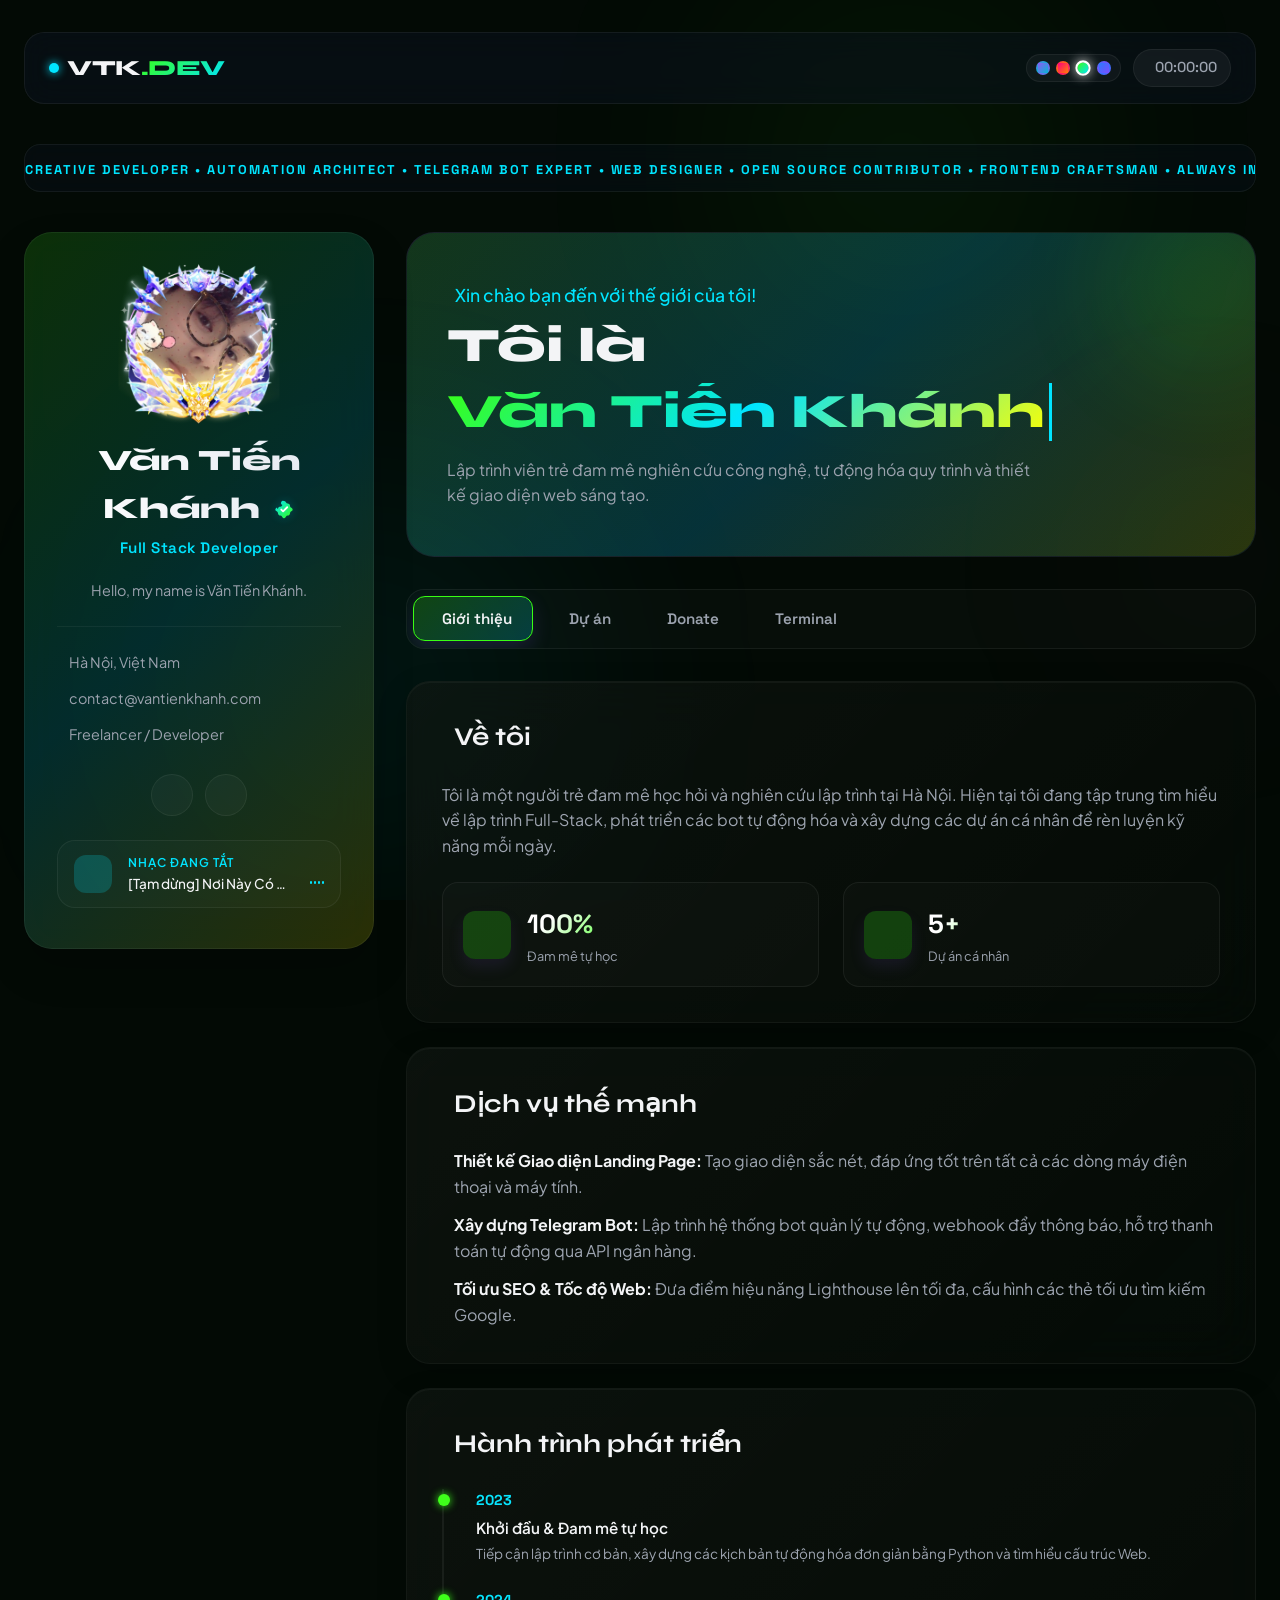
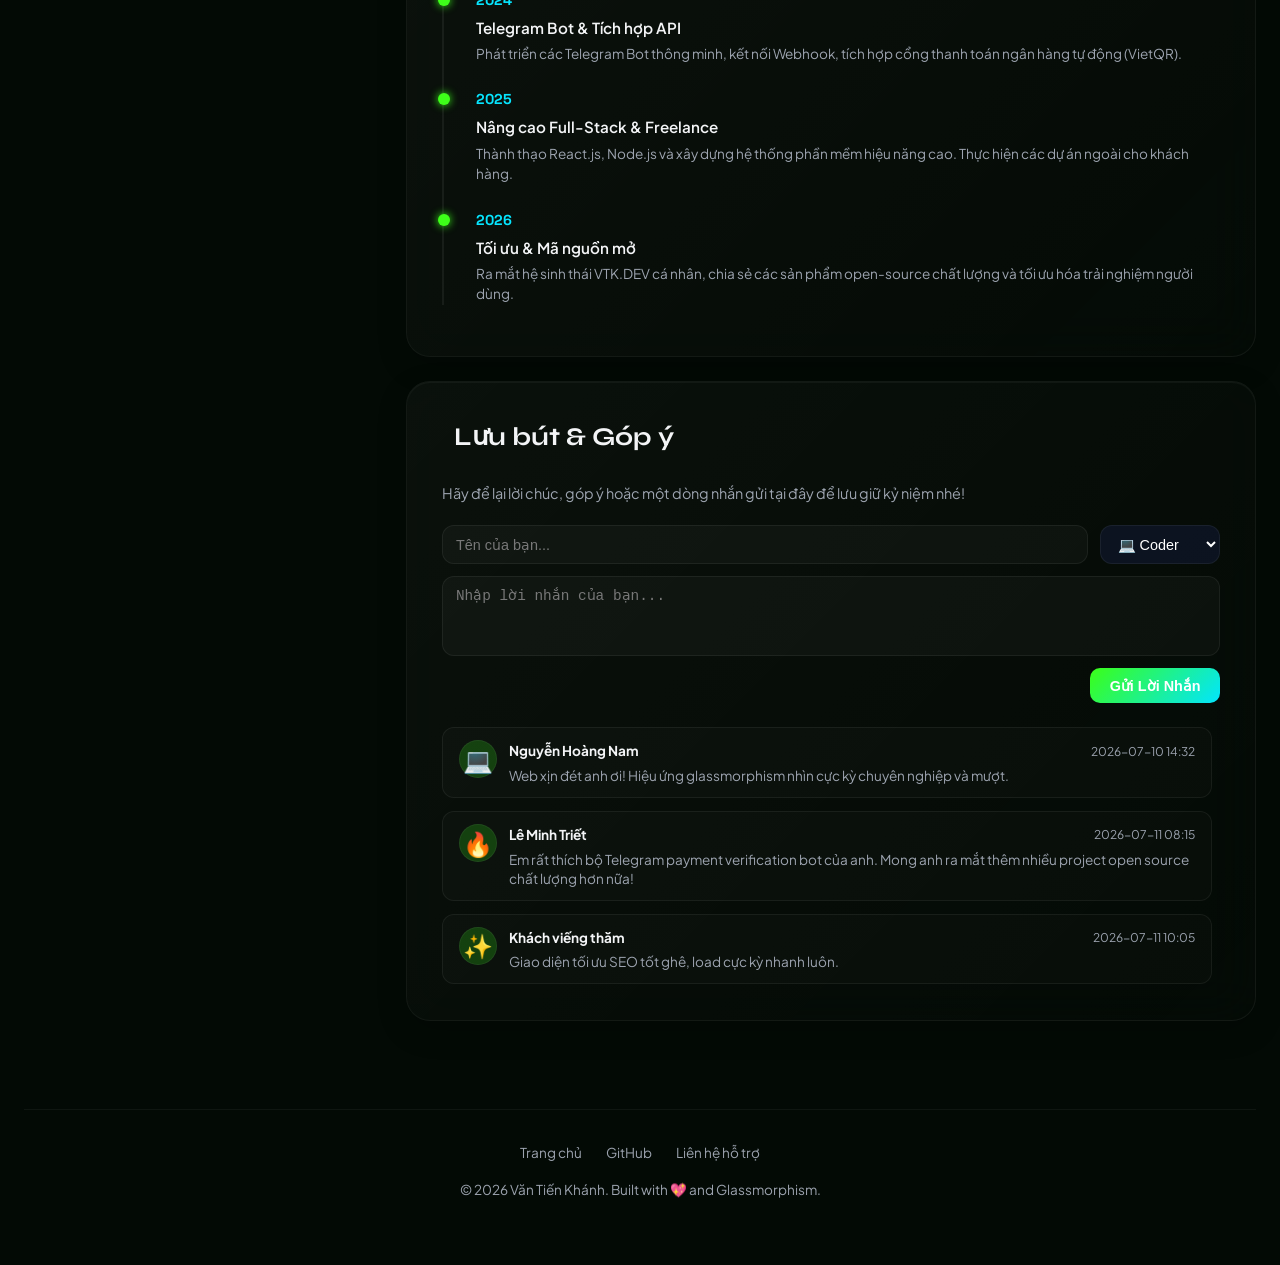
==== index.html @ 9768d0b2 "Add files via upload" ====
<!DOCTYPE html>
<html lang="vi-VN" class="dark" data-title-loader="Văn Tiến Khánh">
<head>
  <meta charset="UTF-8">
  <meta name="viewport" content="width=device-width, initial-scale=1.0, maximum-scale=1.0, user-scalable=0">
  <title>Văn Tiến Khánh - Portfolio Chuyên Nghiệp</title>
  
  <!-- Google Fonts -->
  <link rel="preconnect" href="https://fonts.googleapis.com">
  <link rel="preconnect" href="https://fonts.gstatic.com" crossorigin>
  <link href="https://fonts.googleapis.com/css2?family=Outfit:wght@300;400;500;600;700;800&family=Plus+Jakarta+Sans:wght@300;400;500;600;700&family=Space+Grotesk:wght@300;400;500;600;700&family=Syne:wght@700;800&display=swap" rel="stylesheet">
  
  <!-- Remix Icons -->
  <link href="https://cdn.jsdelivr.net/npm/remixicon@4.2.0/fonts/remixicon.min.css" rel="stylesheet">
  
  <!-- CSS Library assets -->
  <link rel="stylesheet" href="./assets/css/fuiToast.min.css">
  <link rel="stylesheet" href="./assets/css/fancybox.css">

  <style>
    :root {
      --bg-dark: #030a05;
      --bg-card: rgba(5, 12, 8, 0.6);
      --border-color: rgba(255, 255, 255, 0.06);
      --border-hover: rgba(57, 255, 20, 0.4);
      --text-main: #f3f4f6;
      --text-muted: #9ca3af;
      --primary: #39ff14; /* Matrix Green */
      --primary-glow: rgba(57, 255, 20, 0.2);
      --secondary: #00e5ff; /* Matrix Cyan */
      --secondary-glow: rgba(0, 229, 255, 0.2);
      --accent: #ffff00; /* Matrix Yellow */
      --accent-glow: rgba(255, 255, 0, 0.2);
      --font-outfit: 'Outfit', sans-serif;
      --font-jakarta: 'Plus Jakarta Sans', sans-serif;
      --font-syne: 'Syne', sans-serif;
      --font-space: 'Space Grotesk', sans-serif;
      --transition: all 0.4s cubic-bezier(0.16, 1, 0.3, 1);
    }

    /* Reset */
    * {
      margin: 0;
      padding: 0;
      box-sizing: border-box;
    }

    body {
      background-color: var(--bg-dark);
      color: var(--text-main);
      font-family: var(--font-jakarta);
      min-height: 100vh;
      overflow-x: hidden;
      position: relative;
      line-height: 1.6;
    }

    /* Scrollbar */
    ::-webkit-scrollbar {
      width: 8px;
    }
    ::-webkit-scrollbar-track {
      background: var(--bg-dark);
    }
    ::-webkit-scrollbar-thumb {
      background: rgba(255, 255, 255, 0.1);
      border-radius: 10px;
    }
    ::-webkit-scrollbar-thumb:hover {
      background: var(--primary);
    }

    /* Canvas background particles */
    #particle-canvas {
      position: fixed;
      top: 0;
      left: 0;
      width: 100%;
      height: 100%;
      z-index: -2;
      pointer-events: none;
    }

    /* Floating blobs in background */
    .blob-container {
      position: fixed;
      width: 100%;
      height: 100%;
      top: 0;
      left: 0;
      z-index: -3;
      overflow: hidden;
    }

    .blob {
      position: absolute;
      border-radius: 50%;
      filter: blur(120px);
      opacity: 0.5;
      animation: float 25s infinite alternate ease-in-out;
    }

    .blob-1 {
      top: -10%;
      right: 10%;
      width: 500px;
      height: 500px;
      background: radial-gradient(circle, var(--primary-glow) 0%, transparent 70%);
    }

    .blob-2 {
      bottom: -10%;
      left: 5%;
      width: 600px;
      height: 600px;
      background: radial-gradient(circle, var(--secondary-glow) 0%, transparent 70%);
      animation-delay: -5s;
    }

    .blob-3 {
      top: 40%;
      right: -10%;
      width: 400px;
      height: 400px;
      background: radial-gradient(circle, rgba(236, 72, 153, 0.08) 0%, transparent 70%);
      animation-delay: -10s;
    }

    @keyframes float {
      0% {
        transform: translate(0, 0) scale(1);
      }
      50% {
        transform: translate(50px, -30px) scale(1.1);
      }
      100% {
        transform: translate(-30px, 40px) scale(0.95);
      }
    }

    /* Container wrapper */
    .container {
      max-width: 1280px;
      margin: 0 auto;
      padding: 2rem 1.5rem;
      position: relative;
      z-index: 1;
    }

    /* Header Navbar */
    .navbar {
      display: flex;
      justify-content: space-between;
      align-items: center;
      padding: 1rem 1.5rem;
      background: rgba(13, 20, 38, 0.4);
      backdrop-filter: blur(15px);
      -webkit-backdrop-filter: blur(15px);
      border: 1px solid var(--border-color);
      border-radius: 20px;
      margin-bottom: 2.5rem;
    }

    .logo-container {
      display: flex;
      align-items: center;
      gap: 0.5rem;
      text-decoration: none;
    }

    .logo-glow {
      width: 10px;
      height: 10px;
      border-radius: 50%;
      background: var(--secondary);
      box-shadow: 0 0 10px var(--secondary);
      animation: pulse 2s infinite;
    }

    .logo-text {
      font-family: var(--font-syne);
      font-weight: 800;
      font-size: 1.35rem;
      color: var(--text-main);
      letter-spacing: -0.5px;
    }

    .logo-text span {
      background: linear-gradient(135deg, var(--primary), var(--secondary));
      -webkit-background-clip: text;
      -webkit-text-fill-color: transparent;
    }

    .vibe-selector {
      display: flex;
      gap: 0.4rem;
      background: rgba(255, 255, 255, 0.04);
      padding: 0.35rem 0.55rem;
      border-radius: 30px;
      border: 1px solid var(--border-color);
      align-items: center;
    }

    .vibe-btn {
      width: 14px;
      height: 14px;
      border-radius: 50%;
      border: 2px solid transparent;
      cursor: pointer;
      transition: var(--transition);
      padding: 0;
    }

    .vibe-btn:hover {
      transform: scale(1.2);
    }

    .vibe-btn.active {
      border-color: #ffffff;
      box-shadow: 0 0 10px rgba(255, 255, 255, 0.8);
      transform: scale(1.1);
    }

    .vibe-btn[data-vibe="cyber"] { background: linear-gradient(135deg, #8b5cf6, #06b6d4); }
    .vibe-btn[data-vibe="sunset"] { background: linear-gradient(135deg, #ff007f, #ff7c00); }
    .vibe-btn[data-vibe="matrix"] { background: linear-gradient(135deg, #39ff14, #00e5ff); }
    .vibe-btn[data-vibe="hyper"] { background: linear-gradient(135deg, #2979ff, #7c4dff); }

    .nav-time {
      font-family: var(--font-space);
      font-weight: 500;
      color: var(--text-muted);
      font-size: 0.9rem;
      display: flex;
      align-items: center;
      gap: 0.5rem;
      background: rgba(255, 255, 255, 0.05);
      padding: 0.4rem 0.8rem;
      border-radius: 30px;
      border: 1px solid var(--border-color);
    }

    /* Running Marquee Ticker */
    .marquee-container {
      width: 100%;
      overflow: hidden;
      white-space: nowrap;
      background: rgba(13, 20, 38, 0.3);
      backdrop-filter: blur(10px);
      -webkit-backdrop-filter: blur(10px);
      border: 1px solid var(--border-color);
      padding: 0.65rem 0;
      margin-bottom: 2.5rem;
      border-radius: 16px;
      display: flex;
      align-items: center;
    }

    .marquee-content {
      display: inline-block;
      animation: marquee 25s linear infinite;
    }

    .marquee-content span {
      font-family: var(--font-space);
      font-size: 0.8rem;
      font-weight: 700;
      color: var(--secondary);
      letter-spacing: 2px;
      text-transform: uppercase;
    }

    @keyframes marquee {
      0% {
        transform: translate3d(0, 0, 0);
      }
      100% {
        transform: translate3d(-50%, 0, 0);
      }
    }

    /* Layout grid */
    .layout-grid {
      display: grid;
      grid-template-columns: 350px 1fr;
      gap: 2rem;
    }

    @media (max-width: 900px) {
      .layout-grid {
        grid-template-columns: 1fr;
      }
      .profile-card {
        position: static !important;
        height: auto !important;
      }
    }

    /* Sidebar profile card */
    .profile-card {
      background: var(--bg-card);
      backdrop-filter: blur(20px);
      -webkit-backdrop-filter: blur(20px);
      border: 1px solid var(--border-color);
      border-radius: 28px;
      padding: 2.5rem 2rem;
      display: flex;
      flex-direction: column;
      align-items: center;
      text-align: center;
      position: sticky;
      top: 2rem;
      height: fit-content;
      box-shadow: 0 20px 40px rgba(0, 0, 0, 0.2);
      z-index: 10;
    }

    .profile-card::after {
      content: '';
      position: absolute;
      inset: -1px;
      background: linear-gradient(135deg, var(--primary), var(--secondary), var(--accent));
      border-radius: inherit;
      z-index: -1;
      opacity: 0.15;
      transition: var(--transition);
    }

    .profile-card:hover::after {
      opacity: 0.55;
      filter: blur(8px);
    }

    .avatar-wrapper {
      position: relative;
      width: 140px;
      height: 140px;
      margin-bottom: 1.5rem;
      display: flex;
      align-items: center;
      justify-content: center;
    }

    .avatar-img {
      position: relative;
      z-index: 1;
      width: 100%;
      height: 100%;
      border-radius: 50%;
      object-fit: cover;
      border: 2px solid rgba(255, 255, 255, 0.2);
      padding: 4px;
      background: rgba(255, 255, 255, 0.05);
    }

    .crown3 {
      position: absolute;
      top: 50%;
      left: 50%;
      width: 100%;
      height: auto;
      transform: translate(-50%, -50%) scale(1.15);
      z-index: 2;
      pointer-events: none;
      user-select: none;
      animation: crownPulse 3s ease-in-out infinite;
    }

    @keyframes crownPulse {
      0%, 100% {
        transform: translate(-50%, -50%) scale(1.15);
        filter: drop-shadow(0 0 5px rgba(255, 215, 0, 0.5)) drop-shadow(0 0 12px rgba(0, 191, 255, 0.3));
      }
      50% {
        transform: translate(-50%, -50%) scale(1.18);
        filter: drop-shadow(0 0 12px rgba(255, 215, 0, 0.8)) drop-shadow(0 0 25px rgba(0, 191, 255, 0.5));
      }
    }


    .profile-name {
      font-family: var(--font-syne);
      font-size: 1.85rem;
      font-weight: 800;
      margin-bottom: 0.25rem;
      background: linear-gradient(to right, #ffffff, #e2e8f0);
      -webkit-background-clip: text;
      -webkit-text-fill-color: transparent;
      display: block;
      text-align: center;
    }

    .verified-badge {
      width: 22px;
      height: 22px;
      display: inline-block;
      vertical-align: middle;
      margin-left: 0.25rem;
      filter: drop-shadow(0 0 5px var(--secondary-glow));
      animation: pulse-verified 2.5s infinite alternate ease-in-out;
      cursor: pointer;
      transition: var(--transition);
      -webkit-text-fill-color: initial;
    }

    .verified-badge:hover {
      transform: scale(1.2) rotate(15deg);
      filter: drop-shadow(0 0 12px var(--secondary));
    }

    @keyframes pulse-verified {
      0% {
        transform: scale(1);
        filter: drop-shadow(0 0 3px var(--secondary-glow));
      }
      100% {
        transform: scale(1.08);
        filter: drop-shadow(0 0 8px var(--secondary-glow));
      }
    }

    .profile-title {
      font-family: var(--font-space);
      font-size: 0.95rem;
      color: var(--secondary);
      font-weight: 600;
      margin-bottom: 1.25rem;
      letter-spacing: 0.5px;
    }

    .profile-bio {
      color: var(--text-muted);
      font-size: 0.9rem;
      line-height: 1.5;
      margin-bottom: 1.5rem;
      padding-bottom: 1.5rem;
      border-bottom: 1px solid rgba(255, 255, 255, 0.05);
      width: 100%;
    }

    .profile-info-list {
      width: 100%;
      display: flex;
      flex-direction: column;
      gap: 0.8rem;
      margin-bottom: 1.75rem;
    }

    .profile-info-item {
      display: flex;
      align-items: center;
      gap: 0.75rem;
      text-align: left;
      font-size: 0.9rem;
      color: var(--text-muted);
    }

    .profile-info-item i {
      font-size: 1.1rem;
      color: var(--primary);
    }

    .profile-socials {
      display: flex;
      gap: 0.8rem;
      margin-bottom: 1.5rem;
    }

    .social-btn {
      width: 42px;
      height: 42px;
      border-radius: 50%;
      background: rgba(255, 255, 255, 0.03);
      border: 1px solid var(--border-color);
      color: var(--text-main);
      display: flex;
      align-items: center;
      justify-content: center;
      text-decoration: none;
      transition: var(--transition);
    }

    .social-btn:hover {
      background: var(--primary);
      color: white;
      transform: translateY(-3px);
      box-shadow: 0 5px 15px rgba(99, 102, 241, 0.4);
      border-color: transparent;
    }

    /* Music Player Widget */
    .music-widget {
      width: 100%;
      background: rgba(255, 255, 255, 0.02);
      border: 1px solid var(--border-color);
      border-radius: 18px;
      padding: 0.8rem 1rem;
      display: flex;
      align-items: center;
      gap: 1rem;
      text-align: left;
      cursor: pointer;
      position: relative;
      overflow: hidden;
      transition: var(--transition);
      z-index: 1;
    }

    .music-widget::after {
      content: '';
      position: absolute;
      inset: -1px;
      background: linear-gradient(135deg, var(--secondary), var(--primary));
      border-radius: inherit;
      z-index: -1;
      opacity: 0;
      transition: var(--transition);
    }

    .music-widget:hover::after {
      opacity: 0.3;
    }

    .music-widget:hover {
      background: rgba(255, 255, 255, 0.05);
      border-color: rgba(6, 182, 212, 0.2);
    }

    .music-icon-box {
      width: 38px;
      height: 38px;
      border-radius: 12px;
      background: var(--secondary-glow);
      color: var(--secondary);
      display: flex;
      align-items: center;
      justify-content: center;
      font-size: 1.2rem;
      transition: var(--transition);
    }

    .music-widget:not(.paused) .music-icon-box {
      animation: spin 3s linear infinite;
      border-radius: 50%;
      background: conic-gradient(from 0deg, var(--primary), var(--secondary), var(--accent), var(--primary));
      color: white;
    }

    @keyframes spin {
      from { transform: rotate(0deg); }
      to { transform: rotate(360deg); }
    }

    .music-info {
      flex: 1;
      overflow: hidden;
    }

    .music-status {
      font-size: 0.75rem;
      color: var(--secondary);
      text-transform: uppercase;
      letter-spacing: 1px;
      font-weight: 600;
    }

    .music-title {
      font-size: 0.85rem;
      font-weight: 500;
      color: var(--text-main);
      white-space: nowrap;
      text-overflow: ellipsis;
      overflow: hidden;
    }

    /* Wave visualizer */
    .music-wave {
      display: flex;
      align-items: flex-end;
      gap: 2px;
      height: 20px;
    }

    .music-wave span {
      width: 2px;
      background: var(--secondary);
      border-radius: 2px;
      animation: bounce 1s infinite alternate;
      height: 5px;
    }

    .music-wave span:nth-child(2) { animation-delay: 0.2s; height: 10px; }
    .music-wave span:nth-child(3) { animation-delay: 0.4s; height: 15px; }
    .music-wave span:nth-child(4) { animation-delay: 0.6s; height: 8px; }

    @keyframes bounce {
      from { height: 3px; }
      to { height: 18px; }
    }

    .music-widget.paused .music-wave span {
      animation: none;
      height: 3px;
    }

    /* Main Content Area */
    .main-content {
      display: flex;
      flex-direction: column;
      gap: 2rem;
    }

    /* Dynamic Banner panel */
    .hero-banner {
      background: linear-gradient(135deg, rgba(99, 102, 241, 0.1), rgba(6, 182, 212, 0.05));
      border: 1px solid var(--border-color);
      border-radius: 28px;
      padding: 3rem 2.5rem;
      display: flex;
      flex-direction: column;
      justify-content: center;
      position: relative;
      overflow: hidden;
      min-height: 220px;
      z-index: 1;
    }

    .hero-banner::before {
      content: '';
      position: absolute;
      width: 200px;
      height: 200px;
      top: -50px;
      right: -50px;
      background: var(--primary);
      opacity: 0.1;
      filter: blur(50px);
      border-radius: 50%;
    }

    .hero-banner::after {
      content: '';
      position: absolute;
      inset: -1px;
      background: linear-gradient(135deg, var(--primary), var(--secondary), var(--accent));
      border-radius: inherit;
      z-index: -1;
      opacity: 0.15;
      transition: var(--transition);
    }

    .hero-banner:hover::after {
      opacity: 0.55;
      filter: blur(8px);
    }

    .hero-greeting {
      font-size: 1.1rem;
      font-weight: 500;
      color: var(--secondary);
      margin-bottom: 0.5rem;
      display: flex;
      align-items: center;
      gap: 0.5rem;
    }

    .hero-greeting i {
      animation: wave-hand 2.5s infinite;
      transform-origin: 70% 70%;
      display: inline-block;
    }

    @keyframes wave-hand {
      0%, 100% { transform: rotate( 0.0deg) }
      10% { transform: rotate(14.0deg) }
      20% { transform: rotate(-8.0deg) }
      30% { transform: rotate(14.0deg) }
      40% { transform: rotate(-4.0deg) }
      50% { transform: rotate(10.0deg) }
      60% { transform: rotate( 0.0deg) }
    }

    .hero-name-anim {
      font-family: var(--font-syne);
      font-size: clamp(2rem, 3.8vw, 3rem);
      font-weight: 800;
      line-height: 1.2;
      margin-bottom: 1rem;
      display: flex;
      align-items: baseline;
      flex-wrap: wrap;
      gap: 0.5rem;
    }

    @media (max-width: 480px) {
      .hero-name-anim {
        font-size: 2rem;
      }
    }

    .typing-text {
      background: linear-gradient(135deg, var(--primary), var(--secondary), var(--accent));
      -webkit-background-clip: text;
      -webkit-text-fill-color: transparent;
      border-right: 3px solid var(--secondary);
      padding-right: 5px;
      animation: blink 0.75s step-end infinite;
      white-space: nowrap;
    }

    @keyframes blink {
      from, to { border-color: transparent }
      50% { border-color: var(--primary); }
    }

    .hero-desc {
      color: var(--text-muted);
      max-width: 600px;
      font-size: 1rem;
    }

    /* Tabs navigation */
    .tabs-nav {
      display: flex;
      gap: 0.5rem;
      background: rgba(255, 255, 255, 0.02);
      border: 1px solid var(--border-color);
      padding: 0.4rem;
      border-radius: 18px;
      overflow-x: auto;
    }

    .tab-btn {
      background: transparent;
      border: none;
      color: var(--text-muted);
      padding: 0.75rem 1.25rem;
      border-radius: 12px;
      cursor: pointer;
      font-family: var(--font-space);
      font-weight: 600;
      font-size: 0.95rem;
      display: flex;
      align-items: center;
      gap: 0.5rem;
      white-space: nowrap;
      transition: var(--transition);
    }

    .tab-btn:hover {
      color: var(--text-main);
      background: rgba(255, 255, 255, 0.03);
    }

    .tab-btn.active {
      background: linear-gradient(135deg, var(--primary-glow), var(--secondary-glow));
      color: var(--text-main);
      border: 1px solid var(--primary);
      box-shadow: 0 8px 20px rgba(139, 92, 246, 0.15);
    }

    .tab-btn.active i {
      color: var(--primary);
    }

    /* Tab content panels */
    .tab-panel {
      display: none;
      animation: fadeIn 0.5s ease;
    }

    .tab-panel.active {
      display: block;
    }

    @keyframes fadeIn {
      from { opacity: 0; transform: translateY(15px); }
      to { opacity: 1; transform: translateY(0); }
    }

    .section-title {
      font-family: var(--font-syne);
      font-size: 1.6rem;
      font-weight: 700;
      margin-bottom: 1.5rem;
      display: flex;
      align-items: center;
      gap: 0.75rem;
    }

    .section-title i {
      color: var(--primary);
    }

    /* Glass card styles */
    .glass-card {
      background: var(--bg-card);
      backdrop-filter: blur(25px);
      -webkit-backdrop-filter: blur(25px);
      border: 1px solid var(--border-color);
      border-radius: 24px;
      padding: 2.2rem;
      margin-bottom: 1.5rem;
      box-shadow: 0 10px 30px rgba(0, 0, 0, 0.2), inset 0 1px 1px rgba(255, 255, 255, 0.05);
      transition: var(--transition);
      position: relative;
      overflow: hidden;
    }

    .glass-card::before {
      content: '';
      position: absolute;
      top: 0;
      left: 0;
      width: 100%;
      height: 100%;
      background: linear-gradient(135deg, rgba(255, 255, 255, 0.03) 0%, transparent 100%);
      pointer-events: none;
      z-index: 1;
    }

    .glass-card:hover {
      border-color: var(--border-hover);
      transform: translateY(-4px);
      box-shadow: 0 20px 40px rgba(139, 92, 246, 0.12), inset 0 1px 1px rgba(255, 255, 255, 0.1);
    }

    /* Bio/About Section Styling */
    .bio-grid {
      display: grid;
      grid-template-columns: 1fr 1fr;
      gap: 1.5rem;
      position: relative;
      z-index: 2;
    }

    @media (max-width: 768px) {
      .bio-grid {
        grid-template-columns: 1fr;
      }
    }

    .stat-box {
      background: rgba(255, 255, 255, 0.02);
      border: 1px solid var(--border-color);
      border-radius: 16px;
      padding: 1.25rem;
      display: flex;
      align-items: center;
      gap: 1rem;
      transition: var(--transition);
    }

    .stat-box:hover {
      background: rgba(255, 255, 255, 0.04);
      border-color: rgba(6, 182, 212, 0.3);
      transform: scale(1.02);
    }

    .stat-icon {
      width: 48px;
      height: 48px;
      border-radius: 12px;
      background: var(--primary-glow);
      color: var(--primary);
      display: flex;
      align-items: center;
      justify-content: center;
      font-size: 1.5rem;
      box-shadow: 0 8px 16px rgba(139, 92, 246, 0.1);
    }

    .stat-num {
      font-family: var(--font-space);
      font-size: 1.65rem;
      font-weight: 700;
      color: var(--text-main);
      background: linear-gradient(135deg, #ffffff 30%, var(--primary) 100%);
      -webkit-background-clip: text;
      -webkit-text-fill-color: transparent;
    }

    .stat-label {
      font-size: 0.8rem;
      color: var(--text-muted);
    }

    /* Skills Panel */
    .skills-grid {
      display: grid;
      grid-template-columns: repeat(auto-fill, minmax(140px, 1fr));
      gap: 1.25rem;
      position: relative;
      z-index: 2;
    }

    .skill-card {
      background: rgba(255, 255, 255, 0.01);
      border: 1px solid var(--border-color);
      border-radius: 20px;
      padding: 1.5rem;
      display: flex;
      flex-direction: column;
      align-items: center;
      text-align: center;
      gap: 0.75rem;
      transition: var(--transition);
      box-shadow: 0 4px 12px rgba(0, 0, 0, 0.05);
    }

    .skill-card:hover {
      background: rgba(255, 255, 255, 0.03);
      border-color: var(--border-hover);
      transform: translateY(-6px);
      box-shadow: 0 15px 30px rgba(139, 92, 246, 0.15);
    }

    .skill-icon {
      width: 50px;
      height: 50px;
      border-radius: 14px;
      display: flex;
      align-items: center;
      justify-content: center;
      font-size: 1.8rem;
      transition: var(--transition);
      box-shadow: 0 8px 16px rgba(0, 0, 0, 0.2);
    }

    .skill-card:hover .skill-icon {
      transform: scale(1.15) rotate(5deg);
      box-shadow: 0 10px 20px rgba(6, 182, 212, 0.2);
    }

    .skill-name {
      font-family: var(--font-space);
      font-size: 0.95rem;
      font-weight: 600;
      color: var(--text-main);
    }

    .skill-level {
      font-size: 0.75rem;
      color: var(--text-muted);
      background: rgba(255, 255, 255, 0.04);
      padding: 0.25rem 0.7rem;
      border-radius: 10px;
      border: 1px solid rgba(255, 255, 255, 0.05);
    }

    /* Projects panel */
    .project-filters {
      display: flex;
      gap: 0.5rem;
      margin-bottom: 1.5rem;
    }

    .filter-btn {
      background: rgba(255, 255, 255, 0.02);
      border: 1px solid var(--border-color);
      color: var(--text-muted);
      padding: 0.5rem 1rem;
      border-radius: 10px;
      cursor: pointer;
      font-family: var(--font-space);
      font-size: 0.85rem;
      font-weight: 600;
      transition: var(--transition);
    }

    .filter-btn:hover, .filter-btn.active {
      background: var(--primary);
      color: white;
      border-color: transparent;
    }

    .projects-grid {
      display: grid;
      grid-template-columns: repeat(auto-fill, minmax(280px, 1fr));
      gap: 1.5rem;
    }

    .project-card {
      background: rgba(255, 255, 255, 0.02);
      border: 1px solid var(--border-color);
      border-radius: 20px;
      overflow: hidden;
      display: flex;
      flex-direction: column;
      transition: var(--transition);
    }

    .project-card:hover {
      border-color: var(--border-hover);
      transform: translateY(-5px);
      box-shadow: 0 15px 30px rgba(0, 0, 0, 0.3);
    }

    .project-banner {
      width: 100%;
      height: 160px;
      background: linear-gradient(135deg, var(--primary-glow), var(--secondary-glow));
      position: relative;
      overflow: hidden;
      display: flex;
      align-items: center;
      justify-content: center;
    }

    .project-banner i {
      font-size: 3.5rem;
      color: var(--text-main);
      opacity: 0.4;
      transition: var(--transition);
    }

    .project-card:hover .project-banner i {
      transform: scale(1.2);
      opacity: 0.7;
    }

    .project-tags {
      position: absolute;
      top: 10px;
      left: 10px;
      display: flex;
      gap: 0.4rem;
    }

    .project-tag {
      background: rgba(13, 20, 38, 0.8);
      backdrop-filter: blur(5px);
      color: var(--text-main);
      font-size: 0.7rem;
      font-weight: 500;
      padding: 0.2rem 0.5rem;
      border-radius: 6px;
      border: 1px solid var(--border-color);
    }

    .project-content {
      padding: 1.5rem;
      display: flex;
      flex-direction: column;
      flex: 1;
    }

    .project-title {
      font-family: var(--font-outfit);
      font-size: 1.15rem;
      font-weight: 600;
      margin-bottom: 0.5rem;
      color: var(--text-main);
    }

    .project-desc {
      font-size: 0.85rem;
      color: var(--text-muted);
      line-height: 1.5;
      margin-bottom: 1.5rem;
      flex: 1;
    }

    .project-links {
      display: flex;
      gap: 1rem;
    }

    .project-link {
      display: flex;
      align-items: center;
      gap: 0.4rem;
      text-decoration: none;
      font-size: 0.85rem;
      font-weight: 600;
      color: var(--text-muted);
      transition: var(--transition);
    }

    .project-link:hover {
      color: var(--primary);
    }

    /* News list styles */
    .news-grid {
      display: grid;
      grid-template-columns: 1fr;
      gap: 1.5rem;
    }
    @media (min-width: 640px) {
      .news-grid {
        grid-template-columns: repeat(2, 1fr);
      }
    }
    .news-card {
      background: rgba(255, 255, 255, 0.02);
      border: 1px solid var(--border-color);
      border-radius: 20px;
      overflow: hidden;
      transition: var(--transition);
      display: flex;
      flex-direction: column;
    }
    .news-card:hover {
      transform: translateY(-5px);
      border-color: var(--border-hover);
      box-shadow: 0 15px 30px var(--primary-glow);
    }
    .news-image-wrapper {
      position: relative;
      width: 100%;
      padding-top: 56.25%; /* 16:9 Aspect Ratio */
      overflow: hidden;
    }
    .news-image {
      position: absolute;
      top: 0;
      left: 0;
      width: 100%;
      height: 100%;
      object-fit: cover;
      transition: transform 0.5s ease;
    }
    .news-card:hover .news-image {
      transform: scale(1.05);
    }
    .news-card-content {
      padding: 1.25rem;
      display: flex;
      flex-direction: column;
      flex-grow: 1;
    }
    .news-card-date {
      font-size: 0.8rem;
      color: var(--text-muted);
      margin-bottom: 0.5rem;
      display: flex;
      align-items: center;
      gap: 0.3rem;
    }
    .news-card-title {
      font-size: 1.1rem;
      font-weight: 600;
      margin-bottom: 0.75rem;
      color: var(--text-light);
      line-height: 1.4;
    }
    .news-card-summary {
      font-size: 0.85rem;
      color: var(--text-muted);
      line-height: 1.5;
      margin-bottom: 1rem;
    }
    .news-card-link {
      margin-top: auto;
      font-size: 0.9rem;
      color: var(--secondary);
      font-weight: 500;
      display: flex;
      align-items: center;
      gap: 0.25rem;
      cursor: pointer;
      width: fit-content;
      transition: var(--transition);
    }
    .news-card-link:hover {
      color: var(--primary);
      text-decoration: underline;
    }

    #news-modal .modal-content {
      max-width: 550px;
      text-align: left;
    }

    /* Payment / Donate Tab */
    .payment-grid {
      display: grid;
      grid-template-columns: 1fr 1fr;
      gap: 1.5rem;
    }

    @media (max-width: 768px) {
      .payment-grid {
        grid-template-columns: 1fr;
      }
    }

    .bank-card {
      background: linear-gradient(135deg, rgba(255, 255, 255, 0.03), rgba(255, 255, 255, 0.01));
      border: 1px solid var(--border-color);
      border-radius: 20px;
      padding: 1.5rem;
      display: flex;
      flex-direction: column;
      position: relative;
      overflow: hidden;
    }

    .bank-card::after {
      content: '';
      position: absolute;
      width: 150px;
      height: 150px;
      bottom: -60px;
      right: -60px;
      background: radial-gradient(circle, var(--primary-glow) 0%, transparent 70%);
      border-radius: 50%;
    }

    .bank-header {
      display: flex;
      justify-content: space-between;
      align-items: center;
      margin-bottom: 1.5rem;
    }

    .bank-name {
      font-family: var(--font-space);
      font-weight: 700;
      font-size: 1.1rem;
      color: var(--text-main);
    }

    .bank-logo {
      font-size: 1.5rem;
      color: var(--secondary);
    }

    .bank-number {
      font-family: monospace;
      font-size: 1.35rem;
      font-weight: 600;
      letter-spacing: 1.5px;
      margin-bottom: 1rem;
      color: var(--text-main);
      display: flex;
      align-items: center;
      justify-content: space-between;
    }

    .copy-btn {
      background: transparent;
      border: none;
      color: var(--text-muted);
      cursor: pointer;
      font-size: 1.1rem;
      transition: var(--transition);
    }

    .copy-btn:hover {
      color: var(--primary);
    }

    .bank-holder {
      font-size: 0.8rem;
      text-transform: uppercase;
      color: var(--text-muted);
      letter-spacing: 0.5px;
    }

    .qr-card {
      background: rgba(255, 255, 255, 0.02);
      border: 1px solid var(--border-color);
      border-radius: 20px;
      padding: 1.5rem;
      display: flex;
      flex-direction: column;
      align-items: center;
      justify-content: center;
      text-align: center;
      cursor: pointer;
      transition: var(--transition);
    }

    .qr-card:hover {
      border-color: var(--border-hover);
      background: rgba(255, 255, 255, 0.04);
    }

    .qr-icon {
      font-size: 3rem;
      color: var(--secondary);
      margin-bottom: 0.75rem;
    }

    .qr-title {
      font-family: var(--font-space);
      font-weight: 600;
      font-size: 1.1rem;
      margin-bottom: 0.25rem;
    }

    .qr-desc {
      font-size: 0.85rem;
      color: var(--text-muted);
    }

    /* Modal for QR */
    .modal {
      position: fixed;
      top: 0;
      left: 0;
      width: 100%;
      height: 100%;
      background: rgba(0, 0, 0, 0.8);
      backdrop-filter: blur(10px);
      z-index: 1000;
      display: flex;
      align-items: center;
      justify-content: center;
      opacity: 0;
      pointer-events: none;
      transition: var(--transition);
    }

    .modal.active {
      opacity: 1;
      pointer-events: all;
    }

    .modal-content {
      background: #0f172a;
      border: 1px solid var(--border-color);
      border-radius: 24px;
      padding: 2.2rem;
      max-width: 420px;
      width: 90%;
      text-align: center;
      transform: scale(0.9);
      transition: var(--transition);
      position: relative;
    }

    .modal.active .modal-content {
      transform: scale(1);
    }

    .modal-close {
      position: absolute;
      top: 15px;
      right: 15px;
      width: 32px;
      height: 32px;
      border-radius: 50%;
      background: rgba(255, 255, 255, 0.05);
      border: none;
      color: var(--text-main);
      font-size: 1.1rem;
      cursor: pointer;
      display: flex;
      align-items: center;
      justify-content: center;
      transition: var(--transition);
    }

    .modal-close:hover {
      background: var(--accent);
      color: white;
    }

    .qr-image-display {
      width: 250px;
      height: 250px;
      background: white;
      border-radius: 16px;
      padding: 10px;
      margin: 1.5rem auto;
      display: flex;
      align-items: center;
      justify-content: center;
    }

    .qr-image-display img {
      max-width: 100%;
      height: auto;
    }

    /* Footer styling */
    .footer {
      margin-top: 4rem;
      padding: 2rem 0;
      border-top: 1px solid rgba(255, 255, 255, 0.05);
      text-align: center;
      font-size: 0.85rem;
      color: var(--text-muted);
    }

    .footer-links {
      display: flex;
      justify-content: center;
      gap: 1.5rem;
      margin-bottom: 1rem;
    }

    .footer-link {
      color: var(--text-muted);
      text-decoration: none;
      transition: var(--transition);
    }

    .footer-link:hover {
      color: var(--primary);
    }

    /* Toast Notification styles */
    .toast {
      position: fixed;
      bottom: 2rem;
      right: 2rem;
      background: rgba(13, 20, 38, 0.8);
      backdrop-filter: blur(15px);
      -webkit-backdrop-filter: blur(15px);
      border: 1px solid var(--primary);
      border-radius: 16px;
      padding: 1rem 1.5rem;
      color: var(--text-main);
      box-shadow: 0 10px 30px rgba(99, 102, 241, 0.2);
      z-index: 1000;
      display: flex;
      align-items: center;
      gap: 0.75rem;
      transform: translateY(100px);
      opacity: 0;
      transition: var(--transition);
    }

    .toast.active {
      transform: translateY(0);
      opacity: 1;
    }

    .toast-icon {
      color: var(--secondary);
      font-size: 1.3rem;
    }

    .toast-message {
      font-size: 0.9rem;
      font-weight: 500;
    }

    /* Audio wave elements animation pulse */
    @keyframes pulse {
      0% {
        box-shadow: 0 0 0 0 rgba(6, 182, 212, 0.7);
      }
      70% {
        box-shadow: 0 0 0 10px rgba(6, 182, 212, 0);
      }
      100% {
        box-shadow: 0 0 0 0 rgba(6, 182, 212, 0);
      }
    }

    /* Terminal Styles */
    .terminal-card {
      border: 1px solid rgba(0, 255, 128, 0.15) !important;
      background: rgba(5, 7, 15, 0.9) !important;
      position: relative;
    }
    .terminal-card:hover {
      border-color: rgba(0, 255, 128, 0.4) !important;
      box-shadow: 0 15px 40px rgba(0, 255, 128, 0.08) !important;
    }
    .terminal-body::-webkit-scrollbar {
      width: 6px;
    }
    .terminal-body::-webkit-scrollbar-thumb {
      background: rgba(0, 255, 128, 0.2);
      border-radius: 4px;
    }
    .terminal-body::-webkit-scrollbar-thumb:hover {
      background: rgba(0, 255, 128, 0.5);
    }
    
    /* Timeline styles */
    .timeline-container {
      position: relative;
      padding-left: 2rem;
      border-left: 2px solid rgba(255, 255, 255, 0.06);
      margin-top: 1.5rem;
      margin-bottom: 1rem;
    }
    .timeline-item {
      position: relative;
      margin-bottom: 1.5rem;
    }
    .timeline-item:last-child {
      margin-bottom: 0;
    }
    .timeline-dot {
      position: absolute;
      left: calc(-2rem - 6px);
      top: 5px;
      width: 12px;
      height: 12px;
      border-radius: 50%;
      background: var(--primary);
      box-shadow: 0 0 8px var(--primary);
      transition: var(--transition);
    }
    .timeline-item:hover .timeline-dot {
      background: var(--secondary);
      box-shadow: 0 0 12px var(--secondary);
      transform: scale(1.3);
    }
    .timeline-year {
      font-family: var(--font-space);
      font-size: 0.9rem;
      font-weight: 700;
      color: var(--secondary);
      margin-bottom: 0.25rem;
    }
    .timeline-title {
      font-weight: 600;
      font-size: 0.95rem;
      color: var(--text-main);
      margin-bottom: 0.25rem;
    }
    .timeline-desc {
      font-size: 0.85rem;
      color: var(--text-muted);
      line-height: 1.5;
    }

    /* Skills details styling */
    .skills-section-container {
      display: flex;
      flex-direction: column;
      gap: 2rem;
    }

    .skills-group-title {
      font-family: var(--font-syne);
      font-weight: 700;
      font-size: 1.15rem;
      margin-bottom: 1.25rem;
      color: var(--secondary);
      display: flex;
      align-items: center;
      gap: 0.5rem;
    }
    .skill-card-detailed {
      background: rgba(255, 255, 255, 0.01);
      border: 1px solid var(--border-color);
      border-radius: 20px;
      padding: 1.25rem;
      display: flex;
      flex-direction: column;
      align-items: center;
      text-align: center;
      transition: var(--transition);
      position: relative;
    }
    .skill-card-detailed:hover {
      background: rgba(255, 255, 255, 0.03);
      border-color: var(--border-hover);
      transform: translateY(-5px);
      box-shadow: 0 15px 30px rgba(139, 92, 246, 0.15);
    }
    .skill-circle-wrapper {
      position: relative;
      width: 70px;
      height: 70px;
      margin-bottom: 0.75rem;
      display: flex;
      align-items: center;
      justify-content: center;
    }
    .skill-circle-wrapper svg {
      transform: rotate(-90deg);
    }
    .skill-circle-inner-icon {
      position: absolute;
      font-size: 1.5rem;
      transition: var(--transition);
    }
    .skill-card-detailed:hover .skill-circle-inner-icon {
      transform: scale(1.2);
    }
  </style>
</head>
<body>

  <!-- Particle background -->
  <canvas id="particle-canvas"></canvas>

  <!-- Ambient blur blobs background -->
  <div class="blob-container">
    <div class="blob blob-1"></div>
    <div class="blob blob-2"></div>
    <div class="blob blob-3"></div>
  </div>

  <div class="container">

    <!-- Header Navbar -->
    <header class="navbar">
      <a href="#" class="logo-container">
        <div class="logo-glow"></div>
        <div class="logo-text">VTK<span>.DEV</span></div>
      </a>
      <div style="display: flex; align-items: center; gap: 0.8rem;">
        <div class="vibe-selector">
          <button class="vibe-btn" data-vibe="cyber" title="Cyber Fusion"></button>
          <button class="vibe-btn" data-vibe="sunset" title="Neon Sunset"></button>
          <button class="vibe-btn active" data-vibe="matrix" title="Acid Matrix"></button>
          <button class="vibe-btn" data-vibe="hyper" title="Hyper Blue"></button>
        </div>
        <div class="nav-time" id="clock-display">
          <i class="ri-time-line"></i> 00:00:00
        </div>
      </div>
    </header>

    <!-- Running Marquee Ticker -->
    <div class="marquee-container">
      <div class="marquee-content">
        <span>CREATIVE DEVELOPER • AUTOMATION ARCHITECT • TELEGRAM BOT EXPERT • WEB DESIGNER • OPEN SOURCE CONTRIBUTOR • FRONTEND CRAFTSMAN • ALWAYS INNOVATING •&nbsp;</span>
        <span>CREATIVE DEVELOPER • AUTOMATION ARCHITECT • TELEGRAM BOT EXPERT • WEB DESIGNER • OPEN SOURCE CONTRIBUTOR • FRONTEND CRAFTSMAN • ALWAYS INNOVATING •&nbsp;</span>
      </div>
    </div>

    <!-- Layout Grid -->
    <div class="layout-grid">

      <!-- Left Sidebar Profile Card -->
      <aside class="profile-card">
        <div class="avatar-wrapper">
          <img src="./assets/img/avatar.jpg" alt="Avatar" class="avatar-img" onerror="this.src='https://images.unsplash.com/photo-1534528741775-53994a69daeb?auto=format&fit=crop&q=80&w=400'">
          <img src="./assets/img/mong-vuot-rong.png" alt="Crown Border" class="crown3">
        </div>

        <h1 class="profile-name">
          Văn Tiến Khánh
          <svg class="verified-badge" viewBox="0 0 24 24" fill="none" xmlns="http://www.w3.org/2000/svg" title="Tài khoản chính chủ">
            <defs>
              <linearGradient id="verified-gradient" x1="0%" y1="0%" x2="100%" y2="100%">
                <stop offset="0%" stop-color="var(--secondary)" />
                <stop offset="100%" stop-color="var(--primary)" />
              </linearGradient>
            </defs>
            <path d="M12 2.05a2 2 0 0 1 1.73 1l.5.86a2 2 0 0 0 1.73 1l1 .17a2 2 0 0 1 1.45 1.45l.17 1a2 2 0 0 0 1 1.73l.86.5a2 2 0 0 1 0 3.46l-.86.5a2 2 0 0 0-1 1.73l-.17 1a2 2 0 0 1-1.45 1.45l-1 .17a2 2 0 0 0-1.73 1l-.5.86a2 2 0 0 1-3.46 0l-.5-.86a2 2 0 0 0-1.73-1l-1-.17a2 2 0 0 1-1.45-1.45l-.17-1a2 2 0 0 0-1-1.73l-.86-.5a2 2 0 0 1 0-3.46l.86-.5a2 2 0 0 0 1 1.73l.17-1a2 2 0 0 1 1.45-1.45l1-.17a2 2 0 0 0 1.73-1l.5-.86A2 2 0 0 1 12 2.05z" fill="url(#verified-gradient)" />
            <path d="M9 11.5L11 13.5L15.5 9" stroke="#ffffff" stroke-width="2" stroke-linecap="round" stroke-linejoin="round" />
          </svg>
        </h1>
        <p class="profile-title">Full Stack Developer</p>
        
        <p class="profile-bio">
          Đam mê lập trình, xây dựng những trải nghiệm web hiện đại và hiệu quả. Luôn nỗ lực cải tiến bản thân qua từng dòng code. 🚀
        </p>

        <div class="profile-info-list">
          <div class="profile-info-item">
            <i class="ri-map-pin-line"></i>
            <span>Hà Nội, Việt Nam</span>
          </div>
          <div class="profile-info-item">
            <i class="ri-mail-line"></i>
            <span>contact@vantienkhanh.com</span>
          </div>
          <div class="profile-info-item">
            <i class="ri-git-branch-line"></i>
            <span>Freelancer / Developer</span>
          </div>
        </div>

        <div class="profile-socials">
          <a href="#" class="social-btn" title="Facebook"><i class="ri-facebook-fill"></i></a>
          <a href="#" class="social-btn" title="Github"><i class="ri-github-fill"></i></a>
          <a href="#" class="social-btn" title="Telegram"><i class="ri-telegram-fill"></i></a>
          <a href="#" class="social-btn" title="Zalo"><i class="ri-chat-3-line"></i></a>
        </div>

        <!-- Music Player Widget -->
        <div class="music-widget paused" id="music-player">
          <div class="music-icon-box">
            <i class="ri-music-2-line"></i>
          </div>
          <div class="music-info">
            <div class="music-status">Nhạc Đang Tắt</div>
            <div class="music-title">Click để bật nhạc thư giãn</div>
          </div>
          <div class="music-wave">
            <span></span>
            <span></span>
            <span></span>
            <span></span>
          </div>
        </div>
      </aside>

      <!-- Right Main Content Area -->
      <main class="main-content">

        <!-- Hero Greeting Banner -->
        <section class="hero-banner">
          <div class="hero-greeting">
            <i class="ri-hand-waving-line"></i> Xin chào bạn đến với thế giới của tôi!
          </div>
          <h2 class="hero-name-anim">
            Tôi&nbsp;là <span class="typing-text" id="typewriter">Văn Tiến Khánh</span>
          </h2>
          <p class="hero-desc">
            Lập trình viên trẻ đam mê nghiên cứu công nghệ, tự động hóa quy trình và thiết kế giao diện web sáng tạo.
          </p>
        </section>

        <!-- Dynamic Tabs Menu -->
        <nav class="tabs-nav">
          <button class="tab-btn active" onclick="switchTab(event, 'bio-tab')">
            <i class="ri-user-smile-line"></i> Giới thiệu
          </button>
          <button class="tab-btn" onclick="switchTab(event, 'projects-tab')">
            <i class="ri-code-s-slash-line"></i> Dự án
          </button>
          <button class="tab-btn" onclick="switchTab(event, 'payment-tab')">
            <i class="ri-bank-card-line"></i> Donate
          </button>
          <button class="tab-btn" onclick="switchTab(event, 'terminal-tab')">
            <i class="ri-terminal-box-line"></i> Terminal
          </button>
        </nav>

        <!-- Tab 1: Bio -->
        <div id="bio-tab" class="tab-panel active">
          <div class="glass-card">
            <h3 class="section-title"><i class="ri-user-line"></i> Về tôi</h3>
            <p style="margin-bottom: 1.5rem; color: var(--text-muted);">
              Tôi là một người trẻ đam mê học hỏi và nghiên cứu lập trình tại Hà Nội. Hiện tại tôi đang tập trung tìm hiểu về lập trình Full-Stack, phát triển các bot tự động hóa và xây dựng các dự án cá nhân để rèn luyện kỹ năng mỗi ngày.
            </p>
            <div class="bio-grid">
              <div class="stat-box">
                <div class="stat-icon"><i class="ri-book-open-line"></i></div>
                <div>
                  <div class="stat-num">100%</div>
                  <div class="stat-label">Đam mê tự học</div>
                </div>
              </div>
              <div class="stat-box">
                <div class="stat-icon"><i class="ri-briefcase-line"></i></div>
                <div>
                  <div class="stat-num">5+</div>
                  <div class="stat-label">Dự án cá nhân</div>
                </div>
              </div>
            </div>
          </div>

          <div class="glass-card">
            <h3 class="section-title"><i class="ri-service-line"></i> Dịch vụ thế mạnh</h3>
            <ul style="list-style: none; display: flex; flex-direction: column; gap: 0.8rem; color: var(--text-muted);">
              <li style="display: flex; align-items: flex-start; gap: 0.75rem;">
                <i class="ri-checkbox-circle-line" style="color: var(--secondary); margin-top: 0.2rem;"></i>
                <div>
                  <strong style="color: var(--text-main);">Thiết kế Giao diện Landing Page:</strong> Tạo giao diện sắc nét, đáp ứng tốt trên tất cả các dòng máy điện thoại và máy tính.
                </div>
              </li>
              <li style="display: flex; align-items: flex-start; gap: 0.75rem;">
                <i class="ri-checkbox-circle-line" style="color: var(--secondary); margin-top: 0.2rem;"></i>
                <div>
                  <strong style="color: var(--text-main);">Xây dựng Telegram Bot:</strong> Lập trình hệ thống bot quản lý tự động, webhook đẩy thông báo, hỗ trợ thanh toán tự động qua API ngân hàng.
                </div>
              </li>
              <li style="display: flex; align-items: flex-start; gap: 0.75rem;">
                <i class="ri-checkbox-circle-line" style="color: var(--secondary); margin-top: 0.2rem;"></i>
                <div>
                  <strong style="color: var(--text-main);">Tối ưu SEO & Tốc độ Web:</strong> Đưa điểm hiệu năng Lighthouse lên tối đa, cấu hình các thẻ tối ưu tìm kiếm Google.
                </div>
              </li>
            </ul>
          </div>

          <!-- Timeline Achievements -->
          <div class="glass-card">
            <h3 class="section-title"><i class="ri-line-chart-line"></i> Hành trình phát triển</h3>
            <div class="timeline-container">
              <div class="timeline-item">
                <div class="timeline-dot"></div>
                <div class="timeline-year">2023</div>
                <div class="timeline-title">Khởi đầu & Đam mê tự học</div>
                <div class="timeline-desc">Tiếp cận lập trình cơ bản, xây dựng các kịch bản tự động hóa đơn giản bằng Python và tìm hiểu cấu trúc Web.</div>
              </div>
              <div class="timeline-item">
                <div class="timeline-dot"></div>
                <div class="timeline-year">2024</div>
                <div class="timeline-title">Telegram Bot & Tích hợp API</div>
                <div class="timeline-desc">Phát triển các Telegram Bot thông minh, kết nối Webhook, tích hợp cổng thanh toán ngân hàng tự động (VietQR).</div>
              </div>
              <div class="timeline-item">
                <div class="timeline-dot"></div>
                <div class="timeline-year">2025</div>
                <div class="timeline-title">Nâng cao Full-Stack & Freelance</div>
                <div class="timeline-desc">Thành thạo React.js, Node.js và xây dựng hệ thống phần mềm hiệu năng cao. Thực hiện các dự án ngoài cho khách hàng.</div>
              </div>
              <div class="timeline-item">
                <div class="timeline-dot"></div>
                <div class="timeline-year">2026</div>
                <div class="timeline-title">Tối ưu & Mã nguồn mở</div>
                <div class="timeline-desc">Ra mắt hệ sinh thái VTK.DEV cá nhân, chia sẻ các sản phẩm open-source chất lượng và tối ưu hóa trải nghiệm người dùng.</div>
              </div>
            </div>
          </div>

          <!-- Guestbook Form & List -->
          <div class="glass-card">
            <h3 class="section-title"><i class="ri-chat-smile-line"></i> Lưu bút & Góp ý</h3>
            <p style="margin-bottom: 1.25rem; color: var(--text-muted); font-size: 0.9rem;">
              Hãy để lại lời chúc, góp ý hoặc một dòng nhắn gửi tại đây để lưu giữ kỷ niệm nhé!
            </p>
            <form id="guestbook-form" onsubmit="submitGuestbookMessage(event)" style="display: flex; flex-direction: column; gap: 0.75rem; margin-bottom: 1.5rem;">
              <div style="display: grid; grid-template-columns: 1fr 120px; gap: 0.75rem;">
                <input type="text" id="guestbook-name" placeholder="Tên của bạn..." required style="background: rgba(255,255,255,0.03); border: 1px solid var(--border-color); border-radius: 12px; padding: 0.6rem 0.8rem; color: white; outline: none; font-size: 0.9rem;">
                <select id="guestbook-emoji" style="background: rgba(13, 20, 38, 0.8); border: 1px solid var(--border-color); border-radius: 12px; padding: 0.6rem 0.8rem; color: white; outline: none; font-size: 0.9rem;">
                  <option value="💻">💻 Coder</option>
                  <option value="🚀">🚀 Designer</option>
                  <option value="🔥">🔥 Hacker</option>
                  <option value="☕">☕ Coffee</option>
                  <option value="✨">✨ Guest</option>
                </select>
              </div>
              <textarea id="guestbook-msg" placeholder="Nhập lời nhắn của bạn..." required style="background: rgba(255,255,255,0.03); border: 1px solid var(--border-color); border-radius: 12px; padding: 0.6rem 0.8rem; color: white; outline: none; font-size: 0.9rem; resize: none; height: 80px;"></textarea>
              <button type="submit" style="background: linear-gradient(135deg, var(--primary), var(--secondary)); border: none; color: white; font-weight: 600; padding: 0.6rem 1.2rem; border-radius: 10px; cursor: pointer; transition: var(--transition); font-size: 0.9rem; align-self: flex-end;">Gửi Lời Nhắn</button>
            </form>
            <div id="guestbook-messages-list" style="display: flex; flex-direction: column; gap: 0.8rem; max-height: 280px; overflow-y: auto; padding-right: 0.5rem;">
              <!-- Loaded Dynamically -->
            </div>
          </div>
        </div>

        <!-- Tab 2: Projects -->
        <div id="projects-tab" class="tab-panel">
          <div class="project-filters">
            <button class="filter-btn active" onclick="filterProjects('all')">Tất cả</button>
            <button class="filter-btn" onclick="filterProjects('web')">Website</button>
            <button class="filter-btn" onclick="filterProjects('bot')">Telegram Bot</button>
          </div>

          <div class="projects-grid">
            <!-- Dynamic projects load here -->
          </div>
        </div>



        <!-- Tab 4: Donate -->
        <div id="payment-tab" class="tab-panel">
          <div class="glass-card">
            <h3 class="section-title"><i class="ri-hearts-line"></i> Ủng hộ tôi</h3>
            <p style="margin-bottom: 2rem; color: var(--text-muted);">
              Sự hỗ trợ của bạn là động lực to lớn giúp tôi tiếp tục sáng tạo các sản phẩm mã nguồn mở và nâng cấp chất lượng ứng dụng tốt hơn. Cảm ơn bạn rất nhiều!
            </p>

            <div class="payment-grid" id="portfolio-payment-grid">
              <!-- Vietcombank Card -->
              <div class="bank-card">
                <div class="bank-header">
                  <span class="bank-name">Vietcombank</span>
                  <i class="ri-bank-fill bank-logo"></i>
                </div>
                <div class="bank-number">
                  <span id="card-num">1064827480</span>
                  <button class="copy-btn" onclick="copyCardNumText(this, '1064827480')" title="Sao chép số tài khoản">
                    <i class="ri-file-copy-line"></i>
                  </button>
                </div>
                <div class="bank-holder">VAN TIEN KHANH</div>
              </div>

              <!-- QR Card (Trigger) -->
              <div class="qr-card" onclick="toggleModal(true)">
                <i class="ri-qr-code-line qr-icon"></i>
                <div class="qr-title">Quét Mã QR</div>
                <div class="qr-desc">Chuyển khoản nhanh qua VietQR</div>
              </div>
            </div>
          </div>
        </div>

        <!-- Tab 6: Terminal -->
        <div id="terminal-tab" class="tab-panel">
          <div class="glass-card terminal-card" style="font-family: Consolas, 'Courier New', monospace; color: #10b981; border: 1px solid rgba(16, 185, 129, 0.2); border-radius: 16px;">
            <!-- Terminal Header -->
            <div style="display: flex; align-items: center; justify-content: space-between; padding: 0.75rem 1.25rem; border-bottom: 1px solid rgba(255,255,255,0.06); background: rgba(0,0,0,0.3); border-top-left-radius: 16px; border-top-right-radius: 16px;">
              <div style="display: flex; gap: 0.5rem; align-items: center;">
                <span style="width: 12px; height: 12px; border-radius: 50%; background: #ef4444; display: inline-block;"></span>
                <span style="width: 12px; height: 12px; border-radius: 50%; background: #eab308; display: inline-block;"></span>
                <span style="width: 12px; height: 12px; border-radius: 50%; background: #22c55e; display: inline-block;"></span>
              </div>
              <div style="color: rgba(255,255,255,0.5); font-size: 0.75rem; font-weight: 600; letter-spacing: 0.05em;">guest@vtk.dev:~</div>
              <div style="width: 48px;"></div> <!-- Spacer -->
            </div>
            
            <!-- Terminal Content Box -->
            <div class="terminal-body" style="padding: 1.25rem; height: 350px; overflow-y: auto; font-size: 0.85rem; line-height: 1.6; display: flex; flex-direction: column; gap: 0.5rem; text-align: left;">
              <div>Chào mừng bạn đến với hệ thống terminal tương tác của <span style="color: #60a5fa; font-weight: bold;">VTK-Shell v1.0.0</span>.</div>
              <div>Gõ <span style="color: #f59e0b; font-weight: bold;">help</span> để xem danh sách các lệnh khả dụng hỗ trợ truy vấn thông tin.</div>
              
              <div id="terminal-output-container" style="display: flex; flex-direction: column; gap: 0.4rem;">
                <!-- Outputs go here -->
              </div>
              
              <!-- Input Prompt -->
              <div style="display: flex; align-items: center; gap: 0.5rem; margin-top: 0.25rem;">
                <span style="color: #60a5fa; font-weight: bold; white-space: nowrap;">guest@vtk.dev:~$</span>
                <input type="text" id="terminal-input" autocomplete="off" style="flex: 1; background: transparent; border: none; outline: none; color: #ffffff; font-family: inherit; font-size: inherit; caret-color: #10b981; padding: 0;">
              </div>
            </div>
          </div>
        </div>

      </main>

    </div>

    <!-- Footer -->
    <footer class="footer">
      <div class="footer-links">
        <a href="#" class="footer-link">Trang chủ</a>
        <a href="#" class="footer-link">GitHub</a>
        <a href="#" class="footer-link">Liên hệ</a>
      </div>
      <p>&copy; <span id="year-container">2026</span> Văn Tiến Khánh. Built with 💖 and Glassmorphism.</p>
    </footer>

  </div>

  <!-- QR Code Modal -->
  <div class="modal" id="qr-modal" onclick="closeModalOnOuterClick(event)">
    <div class="modal-content">
      <button class="modal-close" onclick="toggleModal(false)">&times;</button>
      <h3 class="qr-title">Mã QR Vietcombank</h3>
      <p class="qr-desc">Dùng ứng dụng ngân hàng quét mã để thanh toán nhanh</p>
      <div class="qr-image-display">
        <img src="./assets/img/vcb_qr.png" alt="Vietcombank QR Code" onerror="this.src='https://img.vietqr.io/image/vcb-1064827480-compact2.png?amount=0&addInfo=Ung%20ho%20VTK&accountName=VAN%20TIEN%20KHANH'">
      </div>
      <p class="qr-desc-detail" style="font-size: 0.8rem; color: var(--text-muted);">Số tài khoản: 1064827480 - VAN TIEN KHANH</p>
    </div>
  </div>

  <!-- News Detail Modal -->
  <div class="modal" id="news-modal" onclick="closeNewsModalOnOuterClick(event)">
    <div class="modal-content">
      <button class="modal-close" onclick="toggleNewsModal(false)">&times;</button>
      <div class="modal-news-header">
        <span class="news-modal-date" style="font-size: 0.8rem; color: var(--text-muted);"></span>
        <h3 class="news-modal-title" style="margin-top: 0.5rem; margin-bottom: 1rem; font-size: 1.5rem; color: var(--text-main);"></h3>
      </div>
      <div class="news-modal-img-container" style="width: 100%; border-radius: 0.75rem; overflow: hidden; margin-bottom: 1.5rem; max-height: 250px;">
        <img src="" alt="" class="news-modal-img" style="width: 100%; height: 100%; object-fit: cover;">
      </div>
      <div class="news-modal-content" style="font-size: 0.95rem; line-height: 1.6; color: var(--text-muted); max-height: 200px; overflow-y: auto; padding-right: 0.5rem;">
      </div>
    </div>
  </div>

  <!-- Toast Message -->
  <div class="toast" id="toast-message">
    <i class="ri-checkbox-circle-line toast-icon"></i>
    <span class="toast-message" id="toast-text">Sao chép thành công!</span>
  </div>

  <!-- FuiToast container to avoid JS init errors -->
  <div id="fui-toast"></div>

  <!-- Background Music Element (hidden) -->
  <audio id="bg-audio" loop src="https://www.soundhelix.com/examples/mp3/SoundHelix-Song-1.mp3"></audio>

  <!-- JS Scripts -->
  <script src="./assets/js/libs/jquery-3.7.1.min.js"></script>
  <script src="./assets/js/libs/fuiToast.min.js"></script>
  <script src="./assets/js/libs/fancybox.umd.js"></script>
  <script src="./assets/js/common.js?v=4.8"></script>

  <script>
    // Set Year
    document.getElementById('year-container').textContent = new Date().getFullYear();

    // Clock Display
    function updateClock() {
      const now = new Date();
      const timeStr = now.toTimeString().split(' ')[0];
      const clockEl = document.getElementById('clock-display');
      if (clockEl) {
        clockEl.innerHTML = `<i class="ri-time-line"></i> ${timeStr}`;
      }
    }
    setInterval(updateClock, 1000);
    updateClock();

    // Switch Tabs
    function switchTab(evt, tabId) {
      // Hide all panels
      const panels = document.querySelectorAll('.tab-panel');
      panels.forEach(panel => panel.classList.remove('active'));

      // Remove active class from all buttons
      const tabBtns = document.querySelectorAll('.tab-btn');
      tabBtns.forEach(btn => btn.classList.remove('active'));

      // Show current panel and activate button
      const activePanel = document.getElementById(tabId);
      if (activePanel) activePanel.classList.add('active');
      evt.currentTarget.classList.add('active');
      
      if (tabId === 'terminal-tab') {
        const input = document.getElementById('terminal-input');
        if (input) setTimeout(() => input.focus(), 50);
      }
    }

    // Filter Projects
    function filterProjects(category) {
      const cards = document.querySelectorAll('.project-card');
      const filterBtns = document.querySelectorAll('.filter-btn');

      // Update active state of button
      filterBtns.forEach(btn => {
        if (btn.getAttribute('onclick').includes(category)) {
          btn.classList.add('active');
        } else {
          btn.classList.remove('active');
        }
      });

      // Show/Hide cards
      cards.forEach(card => {
        if (category === 'all' || card.getAttribute('data-category') === category) {
          card.style.display = 'flex';
          card.style.opacity = '0';
          setTimeout(() => {
            card.style.opacity = '1';
            card.style.transition = 'opacity 0.4s ease';
          }, 50);
        } else {
          card.style.display = 'none';
        }
      });
    }

    // Show Toast Notification
    function showToast(message) {
      const toast = document.getElementById('toast-message');
      const toastText = document.getElementById('toast-text');
      if (toast && toastText) {
        toastText.textContent = message;
        toast.classList.add('active');
        setTimeout(() => {
          toast.classList.remove('active');
        }, 3000);
      }
    }

    // Modal Control
    function toggleModal(show) {
      const modal = document.getElementById('qr-modal');
      if (modal) {
        if (show) {
          modal.classList.add('active');
        } else {
          modal.classList.remove('active');
        }
      }
    }

    function closeModalOnOuterClick(evt) {
      const modal = document.getElementById('qr-modal');
      if (evt.target === modal) {
        toggleModal(false);
      }
    }

    // Typewriter effect using LocalStorage values
    const typewriter = document.getElementById('typewriter');
    const dynamicName = localStorage.getItem("profile_name") || 'Văn Tiến Khánh';
    const words = [dynamicName, 'Web Developer', 'Freelancer', 'System Architect'];
    let wordIndex = 0;
    let charIndex = 0;
    let isDeleting = false;

    function type() {
      if (!typewriter) return;
      const currentWord = words[wordIndex];
      if (isDeleting) {
        typewriter.textContent = currentWord.substring(0, charIndex - 1);
        charIndex--;
      } else {
        typewriter.textContent = currentWord.substring(0, charIndex + 1);
        charIndex++;
      }

      let typeSpeed = 100;
      if (isDeleting) {
        typeSpeed /= 2; // Delete faster
      }

      if (!isDeleting && charIndex === currentWord.length) {
        typeSpeed = 1500; // Hold word at the end
        isDeleting = true;
      } else if (isDeleting && charIndex === 0) {
        isDeleting = false;
        wordIndex = (wordIndex + 1) % words.length;
        typeSpeed = 400; // Pause before typing next word
      }

      setTimeout(type, typeSpeed);
    }
    
    // Start typewriter
    setTimeout(type, 1000);

    // Particle Background implementation
    const canvas = document.getElementById('particle-canvas');
    const isMobile = /Android|webOS|iPhone|iPad|iPod|BlackBerry|IEMobile|Opera Mini/i.test(navigator.userAgent) || window.innerWidth < 768;

    // Theme global colors initial values
    window.themeColors = {
      primary: '#39ff14',
      secondary: '#00e5ff',
      accent: '#ffff00'
    };

    if (canvas) {
      if (isMobile) {
        canvas.style.display = 'none';
      } else {
        const ctx = canvas.getContext('2d');
        
        let particlesArray = [];
        const numberOfParticles = 65;
        const maxDistance = 100;
        const mouse = {
          x: null,
          y: null,
          radius: 120
        };

        window.addEventListener('mousemove', function(event) {
          mouse.x = event.clientX;
          mouse.y = event.clientY;
        });

        window.addEventListener('mouseout', function() {
          mouse.x = null;
          mouse.y = null;
        });

        function resizeCanvas() {
          canvas.width = window.innerWidth;
          canvas.height = window.innerHeight;
        }
        window.addEventListener('resize', resizeCanvas);
        resizeCanvas();

        class Particle {
          constructor() {
            this.x = Math.random() * canvas.width;
            this.y = Math.random() * canvas.height;
            this.size = Math.random() * 2 + 1;
            this.speedX = Math.random() * 0.6 - 0.3;
            this.speedY = Math.random() * 0.6 - 0.3;
            this.isPrimaryType = Math.random() > 0.5;
            this.color = '#8b5cf6';
          }
          update() {
            const primaryColor = window.themeColors ? window.themeColors.primary : '#8b5cf6';
            const secondaryColor = window.themeColors ? window.themeColors.secondary : '#06b6d4';
            const accentColor = window.themeColors ? window.themeColors.accent : '#ec4899';

            if (mouse.x != null && mouse.y != null) {
              let dx = mouse.x - this.x;
              let dy = mouse.y - this.y;
              let distance = Math.sqrt(dx * dx + dy * dy);
              if (distance < mouse.radius) {
                let force = (mouse.radius - distance) / mouse.radius;
                let directionX = dx / distance;
                let directionY = dy / distance;
                this.x -= directionX * force * 1.5;
                this.y -= directionY * force * 1.5;
                this.color = accentColor + '70';
              } else {
                this.color = this.isPrimaryType ? primaryColor + '40' : secondaryColor + '40';
              }
            } else {
              this.color = this.isPrimaryType ? primaryColor + '40' : secondaryColor + '40';
            }

            this.x += this.speedX;
            this.y += this.speedY;

            if (this.x > canvas.width) this.x = 0;
            else if (this.x < 0) this.x = canvas.width;

            if (this.y > canvas.height) this.y = 0;
            else if (this.y < 0) this.y = canvas.height;
          }
          draw() {
            ctx.fillStyle = this.color;
            ctx.beginPath();
            ctx.arc(this.x, this.y, this.size, 0, Math.PI * 2);
            ctx.fill();
          }
        }

        function initParticles() {
          particlesArray = [];
          for (let i = 0; i < numberOfParticles; i++) {
            particlesArray.push(new Particle());
          }
        }
        initParticles();

        function drawLines() {
          for (let a = 0; a < particlesArray.length; a++) {
            for (let b = a + 1; b < particlesArray.length; b++) {
              let dx = particlesArray[a].x - particlesArray[b].x;
              let dy = particlesArray[a].y - particlesArray[b].y;
              let distance = Math.sqrt(dx * dx + dy * dy);

              if (distance < maxDistance) {
                let opacity = (1 - (distance / maxDistance)) * 0.15;
                const primaryColor = window.themeColors ? window.themeColors.primary : '#8b5cf6';
                ctx.strokeStyle = primaryColor;
                ctx.globalAlpha = opacity;
                ctx.lineWidth = 0.8;
                ctx.beginPath();
                ctx.moveTo(particlesArray[a].x, particlesArray[a].y);
                ctx.lineTo(particlesArray[b].x, particlesArray[b].y);
                ctx.stroke();
                ctx.globalAlpha = 1.0;
              }
            }

            if (mouse.x != null && mouse.y != null) {
              let dx = particlesArray[a].x - mouse.x;
              let dy = particlesArray[a].y - mouse.y;
              let distance = Math.sqrt(dx * dx + dy * dy);
              if (distance < mouse.radius) {
                let opacity = (1 - (distance / mouse.radius)) * 0.2;
                const accentColor = window.themeColors ? window.themeColors.accent : '#ec4899';
                ctx.strokeStyle = accentColor;
                ctx.globalAlpha = opacity;
                ctx.lineWidth = 1;
                ctx.beginPath();
                ctx.moveTo(particlesArray[a].x, particlesArray[a].y);
                ctx.lineTo(mouse.x, mouse.y);
                ctx.stroke();
                ctx.globalAlpha = 1.0;
              }
            }
          }
        }

        function animateParticles() {
          ctx.clearRect(0, 0, canvas.width, canvas.height);
          for (let i = 0; i < particlesArray.length; i++) {
            particlesArray[i].update();
            particlesArray[i].draw();
          }
          drawLines();
          requestAnimationFrame(animateParticles);
        }
        animateParticles();
      }
    }

      // Vibe Selector theme definition
      const vibeThemes = {
        cyber: {
          '--primary': '#8b5cf6',
          '--primary-glow': 'rgba(139, 92, 246, 0.2)',
          '--secondary': '#06b6d4',
          '--secondary-glow': 'rgba(6, 182, 212, 0.2)',
          '--accent': '#ec4899',
          '--accent-glow': 'rgba(236, 72, 153, 0.2)',
          '--bg-dark': '#05070f',
          '--border-hover': 'rgba(139, 92, 246, 0.4)'
        },
        sunset: {
          '--primary': '#ff007f',
          '--primary-glow': 'rgba(255, 0, 127, 0.2)',
          '--secondary': '#ff7c00',
          '--secondary-glow': 'rgba(255, 124, 0, 0.2)',
          '--accent': '#ff00ff',
          '--accent-glow': 'rgba(255, 0, 255, 0.2)',
          '--bg-dark': '#0f050b',
          '--border-hover': 'rgba(255, 0, 127, 0.4)'
        },
        matrix: {
          '--primary': '#39ff14',
          '--primary-glow': 'rgba(57, 255, 20, 0.2)',
          '--secondary': '#00e5ff',
          '--secondary-glow': 'rgba(0, 229, 255, 0.2)',
          '--accent': '#ffff00',
          '--accent-glow': 'rgba(255, 255, 0, 0.2)',
          '--bg-dark': '#030a05',
          '--border-hover': 'rgba(57, 255, 20, 0.4)'
        },
        hyper: {
          '--primary': '#2979ff',
          '--primary-glow': 'rgba(41, 121, 255, 0.2)',
          '--secondary': '#00e5ff',
          '--secondary-glow': 'rgba(0, 229, 255, 0.2)',
          '--accent': '#7c4dff',
          '--accent-glow': 'rgba(124, 77, 255, 0.2)',
          '--bg-dark': '#050a1b',
          '--border-hover': 'rgba(41, 121, 255, 0.4)'
        }
      };

      function setTheme(themeName) {
        const theme = vibeThemes[themeName];
        if (!theme) return;
        
        const root = document.documentElement;
        Object.keys(theme).forEach(key => {
          root.style.setProperty(key, theme[key]);
        });
        
        // Update global colors for canvas particles
        window.themeColors = {
          primary: theme['--primary'],
          secondary: theme['--secondary'],
          accent: theme['--accent']
        };
        
        // Update logo glow color to match secondary
        const logoGlow = document.querySelector('.logo-glow');
        if (logoGlow) {
          logoGlow.style.background = theme['--secondary'];
          logoGlow.style.boxShadow = `0 0 10px ${theme['--secondary']}`;
        }

        localStorage.setItem('vibe_theme', themeName);
        
        // Update active class on buttons
        document.querySelectorAll('.vibe-btn').forEach(btn => {
          if (btn.getAttribute('data-vibe') === themeName) {
            btn.classList.add('active');
          } else {
            btn.classList.remove('active');
          }
        });
      }

      // Bind theme selector events
      document.querySelectorAll('.vibe-btn').forEach(btn => {
        btn.addEventListener('click', () => {
          const themeName = btn.getAttribute('data-vibe');
          setTheme(themeName);
          if (typeof fuiToast !== 'undefined') {
            fuiToast.success(`Đã chuyển đổi vibe sang: ${btn.getAttribute('title')}! ✨`);
          }
        });
      });

      // Load saved theme
      const savedTheme = localStorage.getItem('vibe_theme') || 'matrix';
      setTheme(savedTheme);
    }
  </script>
</body>
</html>
---- assets/css/fuiToast.min.css ----
.fui-toast,.fui-toast .fui-toast-box{transition:230ms cubic-bezier(.21, 1.02, .73, 1);display:flex}#fui-toast{position:fixed;inset:32px;z-index:999999999999;pointer-events:none}.fui-toast{position:absolute;top:0;left:0;right:0;z-index:9999;justify-content:center}.fui-toast.top-eff-show .fui-toast-box{animation:.35s cubic-bezier(.21,1.02,.73,1) forwards slideTopShow}.fui-toast.top-eff-hidden{z-index:0}.fui-toast.top-eff-hidden .fui-toast-box{animation:.45s cubic-bezier(.06,.71,.55,1) forwards slideTopHidden}.fui-toast-success .fui-toast-icon svg{width:20px;height:20px;color:#61d345}.fui-toast-error .fui-toast-icon svg{width:20px;height:20px;color:#ff4b4b}.fui-toast-info .fui-toast-icon svg{width:20px;height:20px;color:#0ea5e9}.fui-toast-warning .fui-toast-icon svg{width:20px;height:20px;color:#f59e0b}.fui-toast.dark-mode .fui-toast-box{background-color:#404040;color:#fff}.fui-toast .fui-toast-box{position:relative;flex-direction:column;pointer-events:auto;min-width:200px;max-width:450px;background-color:#fff;border-radius:8px;line-height:1.3;padding:12px 10px;will-change:transform;box-shadow:0 10px 15px -3px rgba(27,27,27,.1),0 4px 6px -4px rgba(27,27,27,.1);color:#000}.dark .fui-toast .fui-toast-box{box-shadow:0 3px 10px rgba(0,0,0,.1),0 3px 3px rgba(0,0,0,.05);background-color:#192333;color:#fff!important}.fui-toast .fui-toast-box::before{content:"";position:absolute;left:0;bottom:100%;width:100%;height:var(--fui-toast-spacing)}.fui-toast .fui-toast-box.iconCss{padding-left:48px}.fui-toast .fui-toast-box.custom2{padding-right:44px}.fui-toast .fui-toast-box.custom2 .fui-toast-head{margin-bottom:unset}.fui-toast .fui-toast-box.custom2 .fui-toast-close{position:absolute;top:11px;right:16px}.fui-toast .fui-toast-head{display:flex;justify-content:space-between;align-items:center;margin-bottom:8px}.fui-toast .fui-toast-title{font-weight:500}.fui-toast .fui-toast-close{position:relative;margin-left:auto;cursor:pointer;padding:4px;border-radius:4px;transition:.25s linear}.fui-toast .fui-toast-close::before{content:"";position:absolute;top:-10px;right:-10px;width:40px;height:42px}.fui-toast .fui-toast-close:hover{background-color:#e5e7eb}.dark .fui-toast .fui-toast-close:hover{background-color:#525e70}.fui-toast .fui-toast-close:hover svg{color:#374151}.fui-toast .fui-toast-close svg{width:12px;height:12px;transition:.25s linear;color:#9ca3af}.fui-toast .fui-toast-icon{position:absolute;left:16px;top:10px;font-size:18px;animation:.3s cubic-bezier(.175,.885,.32,1.275) .12s forwards zoomInCenter}.fui-toast .fui-toast-icon .fui-loading-spinner{width:20px;height:20px;border:3px solid #9ca3af;border-top-color:transparent}.fui-toast-body{font-size:.875rem}.fui-loading-spinner{width:80px;height:80px;border:7px solid #1dc071;border-top-color:transparent;border-radius:50%;animation:1s linear infinite GJWA5}@keyframes GJWA5{to{transform:rotate(360deg)}}@keyframes slideTopShow{0%{transform:translate3d(0,-200%,0) scale(.6);opacity:.5}100%{transform:translate3d(0,0,0) scale(1);opacity:1}}@keyframes slideTopHidden{0%{transform:translate3d(0,0,-1px) scale(1);opacity:1}100%{transform:translate3d(0,-150%,-1px) scale(.6);opacity:0}}@keyframes zoomInCenter{0%{transform:scale(.6);opacity:.4}100%{transform:scale(1);opacity:1}}
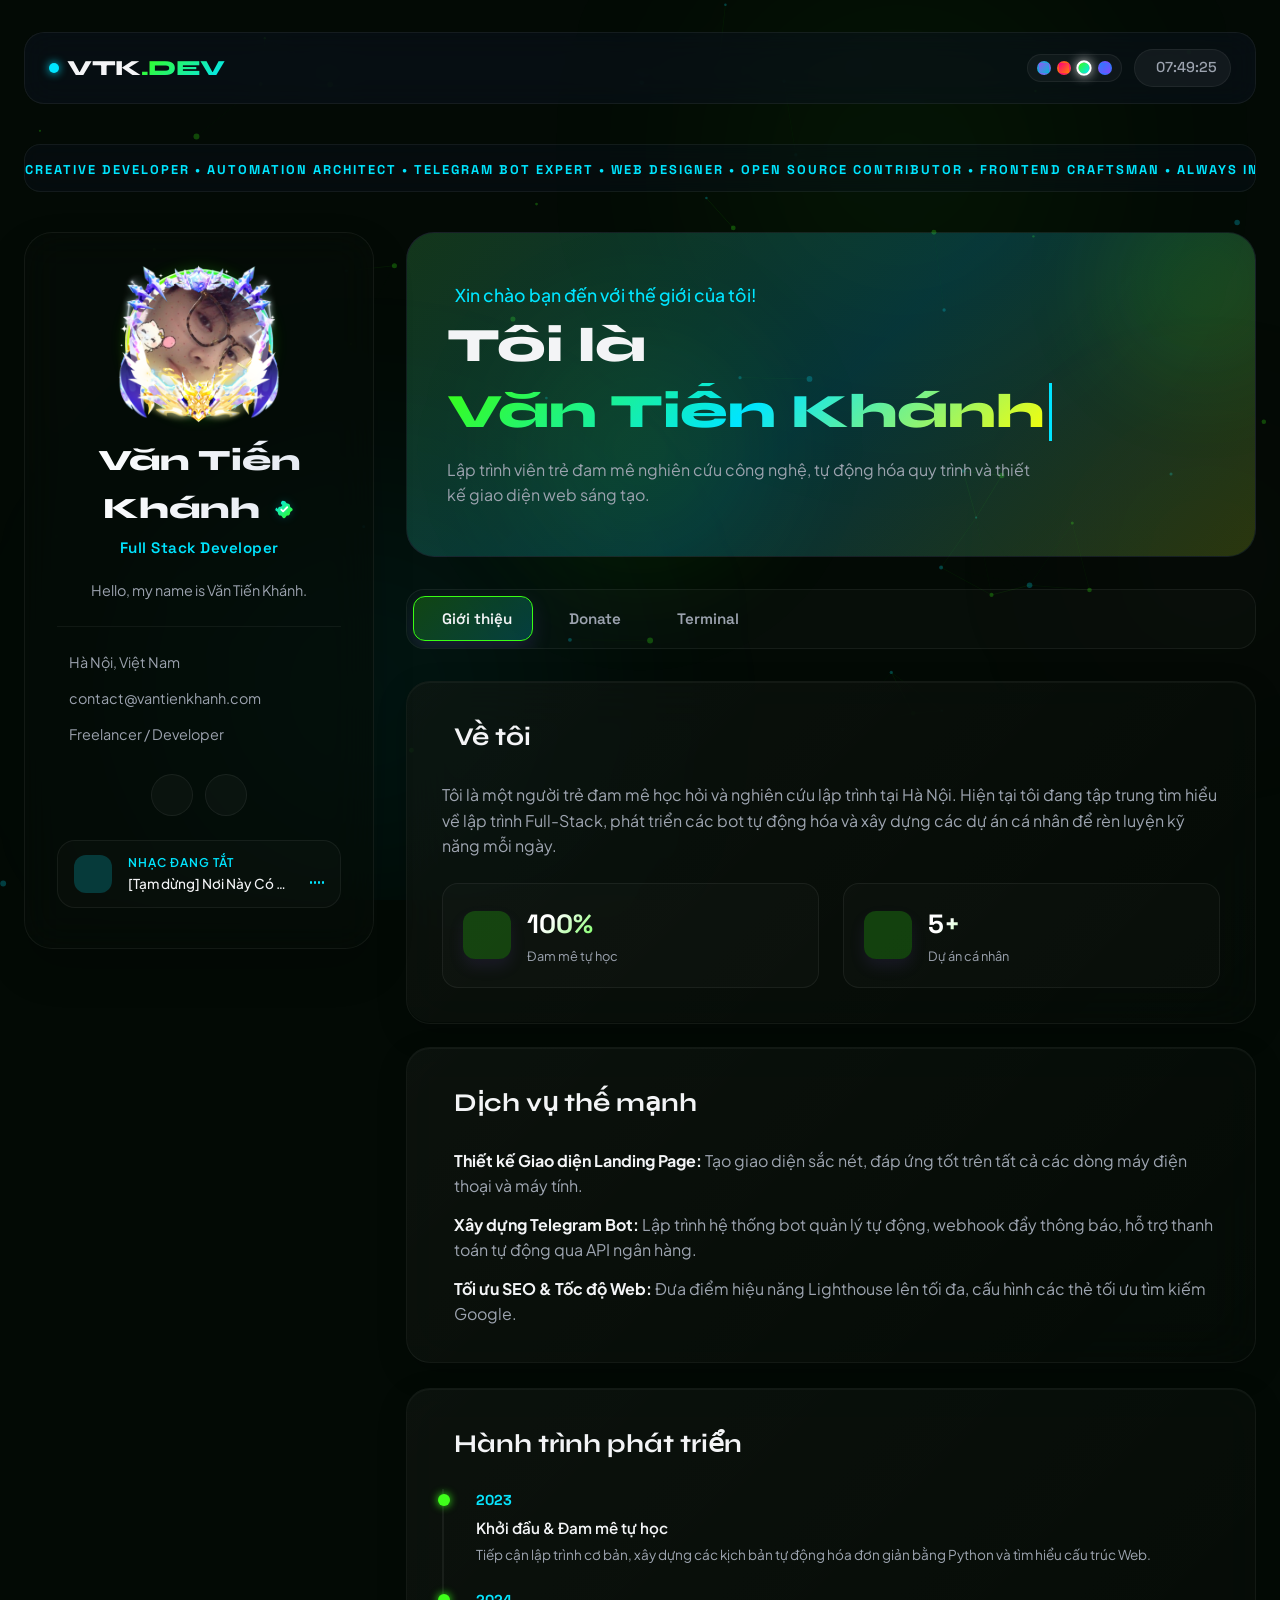
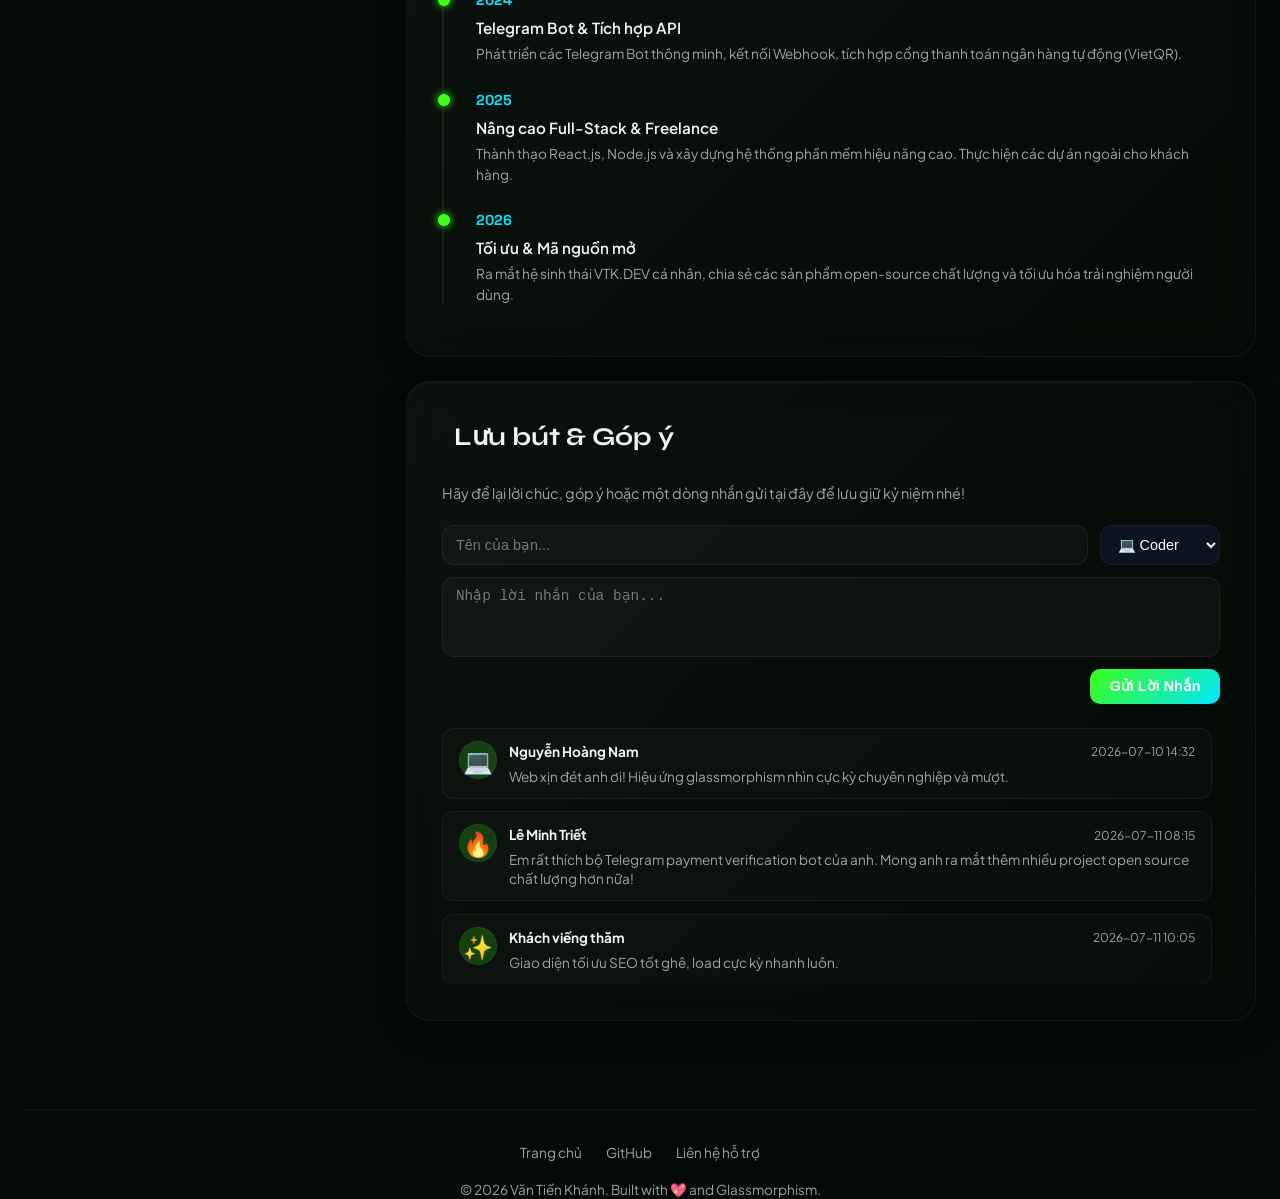
==== commit efb4136e: "Add files via upload" ====
--- a/index.html
+++ b/index.html
@@ -81,6 +81,22 @@
       pointer-events: none;
     }
 
+    /* Ambient background cursor glow follower */
+    .glow-follower {
+      position: fixed;
+      width: 380px;
+      height: 380px;
+      border-radius: 50%;
+      background: radial-gradient(circle, var(--primary-glow) 0%, rgba(0, 0, 0, 0) 70%);
+      pointer-events: none;
+      z-index: -3;
+      opacity: 0.65;
+      transform: translate(-50%, -50%);
+      transition: background 0.6s ease;
+      filter: blur(50px);
+    }
+
+
     /* Floating blobs in background */
     .blob-container {
       position: fixed;
@@ -341,6 +357,18 @@
       justify-content: center;
     }
 
+    .avatar-wrapper::before {
+      content: '';
+      position: absolute;
+      inset: -4px;
+      background: conic-gradient(from 0deg, var(--primary), var(--secondary), var(--accent), var(--primary));
+      border-radius: 50%;
+      z-index: 0;
+      animation: spin 3.5s linear infinite;
+      box-shadow: 0 0 15px var(--primary-glow);
+    }
+
+
     .avatar-img {
       position: relative;
       z-index: 1;
@@ -766,17 +794,34 @@
     /* Tab content panels */
     .tab-panel {
       display: none;
-      animation: fadeIn 0.5s ease;
     }
 
     .tab-panel.active {
       display: block;
     }
 
-    @keyframes fadeIn {
-      from { opacity: 0; transform: translateY(15px); }
-      to { opacity: 1; transform: translateY(0); }
-    }
+    .tab-panel.active > * {
+      animation: fadeInUp 0.7s cubic-bezier(0.16, 1, 0.3, 1) both;
+    }
+    .tab-panel.active > *:nth-child(1) { animation-delay: 0.05s; }
+    .tab-panel.active > *:nth-child(2) { animation-delay: 0.12s; }
+    .tab-panel.active > *:nth-child(3) { animation-delay: 0.19s; }
+    .tab-panel.active > *:nth-child(4) { animation-delay: 0.26s; }
+    .tab-panel.active > *:nth-child(5) { animation-delay: 0.33s; }
+
+    @keyframes fadeInUp {
+      from {
+        opacity: 0;
+        transform: translateY(20px);
+        filter: blur(4px);
+      }
+      to {
+        opacity: 1;
+        transform: translateY(0);
+        filter: blur(0);
+      }
+    }
+
 
     .section-title {
       font-family: var(--font-syne);
@@ -817,6 +862,21 @@
       background: linear-gradient(135deg, rgba(255, 255, 255, 0.03) 0%, transparent 100%);
       pointer-events: none;
       z-index: 1;
+    }
+
+    .glass-card::after, .profile-card::after, .skill-card::after, .stat-box::after, .skill-card-detailed::after {
+      content: '';
+      position: absolute;
+      inset: 0;
+      background: radial-gradient(300px circle at var(--mouse-x, 50%) var(--mouse-y, 50%), var(--primary-glow), transparent 60%);
+      opacity: 0;
+      transition: opacity 0.4s ease;
+      pointer-events: none;
+      z-index: 1;
+    }
+
+    .glass-card:hover::after, .profile-card:hover::after, .skill-card:hover::after, .stat-box:hover::after, .skill-card-detailed:hover::after {
+      opacity: 1;
     }
 
     .glass-card:hover {
@@ -1582,6 +1642,9 @@
   </style>
 </head>
 <body>
+
+  <!-- Ambient background cursor glow follower -->
+  <div class="glow-follower" id="glow-follower"></div>
 
   <!-- Particle background -->
   <canvas id="particle-canvas"></canvas>
@@ -1711,9 +1774,6 @@
         <nav class="tabs-nav">
           <button class="tab-btn active" onclick="switchTab(event, 'bio-tab')">
             <i class="ri-user-smile-line"></i> Giới thiệu
-          </button>
-          <button class="tab-btn" onclick="switchTab(event, 'projects-tab')">
-            <i class="ri-code-s-slash-line"></i> Dự án
           </button>
           <button class="tab-btn" onclick="switchTab(event, 'payment-tab')">
             <i class="ri-bank-card-line"></i> Donate
@@ -1828,21 +1888,6 @@
             </div>
           </div>
         </div>
-
-        <!-- Tab 2: Projects -->
-        <div id="projects-tab" class="tab-panel">
-          <div class="project-filters">
-            <button class="filter-btn active" onclick="filterProjects('all')">Tất cả</button>
-            <button class="filter-btn" onclick="filterProjects('web')">Website</button>
-            <button class="filter-btn" onclick="filterProjects('bot')">Telegram Bot</button>
-          </div>
-
-          <div class="projects-grid">
-            <!-- Dynamic projects load here -->
-          </div>
-        </div>
-
-
 
         <!-- Tab 4: Donate -->
         <div id="payment-tab" class="tab-panel">
@@ -2122,147 +2167,155 @@
     };
 
     if (canvas) {
-      if (isMobile) {
-        canvas.style.display = 'none';
-      } else {
-        const ctx = canvas.getContext('2d');
-        
-        let particlesArray = [];
-        const numberOfParticles = 65;
-        const maxDistance = 100;
-        const mouse = {
-          x: null,
-          y: null,
-          radius: 120
-        };
-
-        window.addEventListener('mousemove', function(event) {
-          mouse.x = event.clientX;
-          mouse.y = event.clientY;
-        });
-
-        window.addEventListener('mouseout', function() {
-          mouse.x = null;
-          mouse.y = null;
-        });
-
-        function resizeCanvas() {
-          canvas.width = window.innerWidth;
-          canvas.height = window.innerHeight;
+      const ctx = canvas.getContext('2d');
+      
+      let particlesArray = [];
+      const numberOfParticles = isMobile ? 22 : 65;
+      const maxDistance = isMobile ? 65 : 100;
+      const mouse = {
+        x: null,
+        y: null,
+        radius: isMobile ? 70 : 120
+      };
+
+      window.addEventListener('mousemove', function(event) {
+        mouse.x = event.clientX;
+        mouse.y = event.clientY;
+      });
+
+      window.addEventListener('mouseout', function() {
+        mouse.x = null;
+        mouse.y = null;
+      });
+
+      window.addEventListener('touchmove', function(event) {
+        if (event.touches.length > 0) {
+          mouse.x = event.touches[0].clientX;
+          mouse.y = event.touches[0].clientY;
         }
-        window.addEventListener('resize', resizeCanvas);
-        resizeCanvas();
-
-        class Particle {
-          constructor() {
-            this.x = Math.random() * canvas.width;
-            this.y = Math.random() * canvas.height;
-            this.size = Math.random() * 2 + 1;
-            this.speedX = Math.random() * 0.6 - 0.3;
-            this.speedY = Math.random() * 0.6 - 0.3;
-            this.isPrimaryType = Math.random() > 0.5;
-            this.color = '#8b5cf6';
-          }
-          update() {
-            const primaryColor = window.themeColors ? window.themeColors.primary : '#8b5cf6';
-            const secondaryColor = window.themeColors ? window.themeColors.secondary : '#06b6d4';
-            const accentColor = window.themeColors ? window.themeColors.accent : '#ec4899';
-
-            if (mouse.x != null && mouse.y != null) {
-              let dx = mouse.x - this.x;
-              let dy = mouse.y - this.y;
-              let distance = Math.sqrt(dx * dx + dy * dy);
-              if (distance < mouse.radius) {
-                let force = (mouse.radius - distance) / mouse.radius;
-                let directionX = dx / distance;
-                let directionY = dy / distance;
-                this.x -= directionX * force * 1.5;
-                this.y -= directionY * force * 1.5;
-                this.color = accentColor + '70';
-              } else {
-                this.color = this.isPrimaryType ? primaryColor + '40' : secondaryColor + '40';
-              }
+      });
+
+      window.addEventListener('touchend', function() {
+        mouse.x = null;
+        mouse.y = null;
+      });
+
+      function resizeCanvas() {
+        canvas.width = window.innerWidth;
+        canvas.height = window.innerHeight;
+      }
+      window.addEventListener('resize', resizeCanvas);
+      resizeCanvas();
+
+      class Particle {
+        constructor() {
+          this.x = Math.random() * canvas.width;
+          this.y = Math.random() * canvas.height;
+          this.size = Math.random() * 2 + 1;
+          this.speedX = Math.random() * 0.6 - 0.3;
+          this.speedY = Math.random() * 0.6 - 0.3;
+          this.isPrimaryType = Math.random() > 0.5;
+          this.color = '#8b5cf6';
+        }
+        update() {
+          const primaryColor = window.themeColors ? window.themeColors.primary : '#8b5cf6';
+          const secondaryColor = window.themeColors ? window.themeColors.secondary : '#06b6d4';
+          const accentColor = window.themeColors ? window.themeColors.accent : '#ec4899';
+
+          if (mouse.x != null && mouse.y != null) {
+            let dx = mouse.x - this.x;
+            let dy = mouse.y - this.y;
+            let distance = Math.sqrt(dx * dx + dy * dy);
+            if (distance < mouse.radius) {
+              let force = (mouse.radius - distance) / mouse.radius;
+              let directionX = dx / distance;
+              let directionY = dy / distance;
+              this.x -= directionX * force * 1.5;
+              this.y -= directionY * force * 1.5;
+              this.color = accentColor + '70';
             } else {
               this.color = this.isPrimaryType ? primaryColor + '40' : secondaryColor + '40';
             }
-
-            this.x += this.speedX;
-            this.y += this.speedY;
-
-            if (this.x > canvas.width) this.x = 0;
-            else if (this.x < 0) this.x = canvas.width;
-
-            if (this.y > canvas.height) this.y = 0;
-            else if (this.y < 0) this.y = canvas.height;
+          } else {
+            this.color = this.isPrimaryType ? primaryColor + '40' : secondaryColor + '40';
           }
-          draw() {
-            ctx.fillStyle = this.color;
-            ctx.beginPath();
-            ctx.arc(this.x, this.y, this.size, 0, Math.PI * 2);
-            ctx.fill();
+
+          this.x += this.speedX;
+          this.y += this.speedY;
+
+          if (this.x > canvas.width) this.x = 0;
+          else if (this.x < 0) this.x = canvas.width;
+
+          if (this.y > canvas.height) this.y = 0;
+          else if (this.y < 0) this.y = canvas.height;
+        }
+        draw() {
+          ctx.fillStyle = this.color;
+          ctx.beginPath();
+          ctx.arc(this.x, this.y, this.size, 0, Math.PI * 2);
+          ctx.fill();
+        }
+      }
+
+      function initParticles() {
+        particlesArray = [];
+        for (let i = 0; i < numberOfParticles; i++) {
+          particlesArray.push(new Particle());
+        }
+      }
+      initParticles();
+
+      function drawLines() {
+        for (let a = 0; a < particlesArray.length; a++) {
+          for (let b = a + 1; b < particlesArray.length; b++) {
+            let dx = particlesArray[a].x - particlesArray[b].x;
+            let dy = particlesArray[a].y - particlesArray[b].y;
+            let distance = Math.sqrt(dx * dx + dy * dy);
+
+            if (distance < maxDistance) {
+              let opacity = (1 - (distance / maxDistance)) * 0.15;
+              const primaryColor = window.themeColors ? window.themeColors.primary : '#8b5cf6';
+              ctx.strokeStyle = primaryColor;
+              ctx.globalAlpha = opacity;
+              ctx.lineWidth = 0.8;
+              ctx.beginPath();
+              ctx.moveTo(particlesArray[a].x, particlesArray[a].y);
+              ctx.lineTo(particlesArray[b].x, particlesArray[b].y);
+              ctx.stroke();
+              ctx.globalAlpha = 1.0;
+            }
           }
-        }
-
-        function initParticles() {
-          particlesArray = [];
-          for (let i = 0; i < numberOfParticles; i++) {
-            particlesArray.push(new Particle());
-          }
-        }
-        initParticles();
-
-        function drawLines() {
-          for (let a = 0; a < particlesArray.length; a++) {
-            for (let b = a + 1; b < particlesArray.length; b++) {
-              let dx = particlesArray[a].x - particlesArray[b].x;
-              let dy = particlesArray[a].y - particlesArray[b].y;
-              let distance = Math.sqrt(dx * dx + dy * dy);
-
-              if (distance < maxDistance) {
-                let opacity = (1 - (distance / maxDistance)) * 0.15;
-                const primaryColor = window.themeColors ? window.themeColors.primary : '#8b5cf6';
-                ctx.strokeStyle = primaryColor;
-                ctx.globalAlpha = opacity;
-                ctx.lineWidth = 0.8;
-                ctx.beginPath();
-                ctx.moveTo(particlesArray[a].x, particlesArray[a].y);
-                ctx.lineTo(particlesArray[b].x, particlesArray[b].y);
-                ctx.stroke();
-                ctx.globalAlpha = 1.0;
-              }
-            }
-
-            if (mouse.x != null && mouse.y != null) {
-              let dx = particlesArray[a].x - mouse.x;
-              let dy = particlesArray[a].y - mouse.y;
-              let distance = Math.sqrt(dx * dx + dy * dy);
-              if (distance < mouse.radius) {
-                let opacity = (1 - (distance / mouse.radius)) * 0.2;
-                const accentColor = window.themeColors ? window.themeColors.accent : '#ec4899';
-                ctx.strokeStyle = accentColor;
-                ctx.globalAlpha = opacity;
-                ctx.lineWidth = 1;
-                ctx.beginPath();
-                ctx.moveTo(particlesArray[a].x, particlesArray[a].y);
-                ctx.lineTo(mouse.x, mouse.y);
-                ctx.stroke();
-                ctx.globalAlpha = 1.0;
-              }
+
+          if (mouse.x != null && mouse.y != null) {
+            let dx = particlesArray[a].x - mouse.x;
+            let dy = particlesArray[a].y - mouse.y;
+            let distance = Math.sqrt(dx * dx + dy * dy);
+            if (distance < mouse.radius) {
+              let opacity = (1 - (distance / mouse.radius)) * 0.2;
+              const accentColor = window.themeColors ? window.themeColors.accent : '#ec4899';
+              ctx.strokeStyle = accentColor;
+              ctx.globalAlpha = opacity;
+              ctx.lineWidth = 1;
+              ctx.beginPath();
+              ctx.moveTo(particlesArray[a].x, particlesArray[a].y);
+              ctx.lineTo(mouse.x, mouse.y);
+              ctx.stroke();
+              ctx.globalAlpha = 1.0;
             }
           }
         }
-
-        function animateParticles() {
-          ctx.clearRect(0, 0, canvas.width, canvas.height);
-          for (let i = 0; i < particlesArray.length; i++) {
-            particlesArray[i].update();
-            particlesArray[i].draw();
-          }
-          drawLines();
-          requestAnimationFrame(animateParticles);
+      }
+
+      function animateParticles() {
+        ctx.clearRect(0, 0, canvas.width, canvas.height);
+        for (let i = 0; i < particlesArray.length; i++) {
+          particlesArray[i].update();
+          particlesArray[i].draw();
         }
-        animateParticles();
-      }
+        drawLines();
+        requestAnimationFrame(animateParticles);
+      }
+      animateParticles();
     }
 
       // Vibe Selector theme definition
@@ -2358,7 +2411,67 @@
       // Load saved theme
       const savedTheme = localStorage.getItem('vibe_theme') || 'matrix';
       setTheme(savedTheme);
-    }
+
+      // Background Glow Follower with Lerp (Inertia)
+      const follower = document.getElementById('glow-follower');
+      let targetX = window.innerWidth / 2;
+      let targetY = window.innerHeight / 2;
+      let currentX = targetX;
+      let currentY = targetY;
+
+      window.addEventListener('mousemove', (e) => {
+        targetX = e.clientX;
+        targetY = e.clientY;
+      });
+
+      window.addEventListener('touchmove', (e) => {
+        if (e.touches.length > 0) {
+          targetX = e.touches[0].clientX;
+          targetY = e.touches[0].clientY;
+        }
+      });
+
+      function updateFollower() {
+        const dx = targetX - currentX;
+        const dy = targetY - currentY;
+        currentX += dx * 0.08;
+        currentY += dy * 0.08;
+
+        if (follower) {
+          follower.style.left = `${currentX}px`;
+          follower.style.top = `${currentY}px`;
+        }
+        requestAnimationFrame(updateFollower);
+      }
+      updateFollower();
+
+      // Interactive Card Glow Reflection
+      function initCardGlows() {
+        document.querySelectorAll('.glass-card, .profile-card, .skill-card, .stat-box, .skill-card-detailed').forEach(card => {
+          // Set initial values
+          card.style.setProperty('--mouse-x', '50%');
+          card.style.setProperty('--mouse-y', '50%');
+
+          const updateCoordinates = (x, y) => {
+            const rect = card.getBoundingClientRect();
+            const px = x - rect.left;
+            const py = y - rect.top;
+            card.style.setProperty('--mouse-x', `${px}px`);
+            card.style.setProperty('--mouse-y', `${py}px`);
+          };
+
+          card.addEventListener('mousemove', (e) => {
+            updateCoordinates(e.clientX, e.clientY);
+          });
+
+          card.addEventListener('touchmove', (e) => {
+            if (e.touches.length > 0) {
+              updateCoordinates(e.touches[0].clientX, e.touches[0].clientY);
+            }
+          });
+        });
+      }
+      initCardGlows();
   </script>
 </body>
 </html>
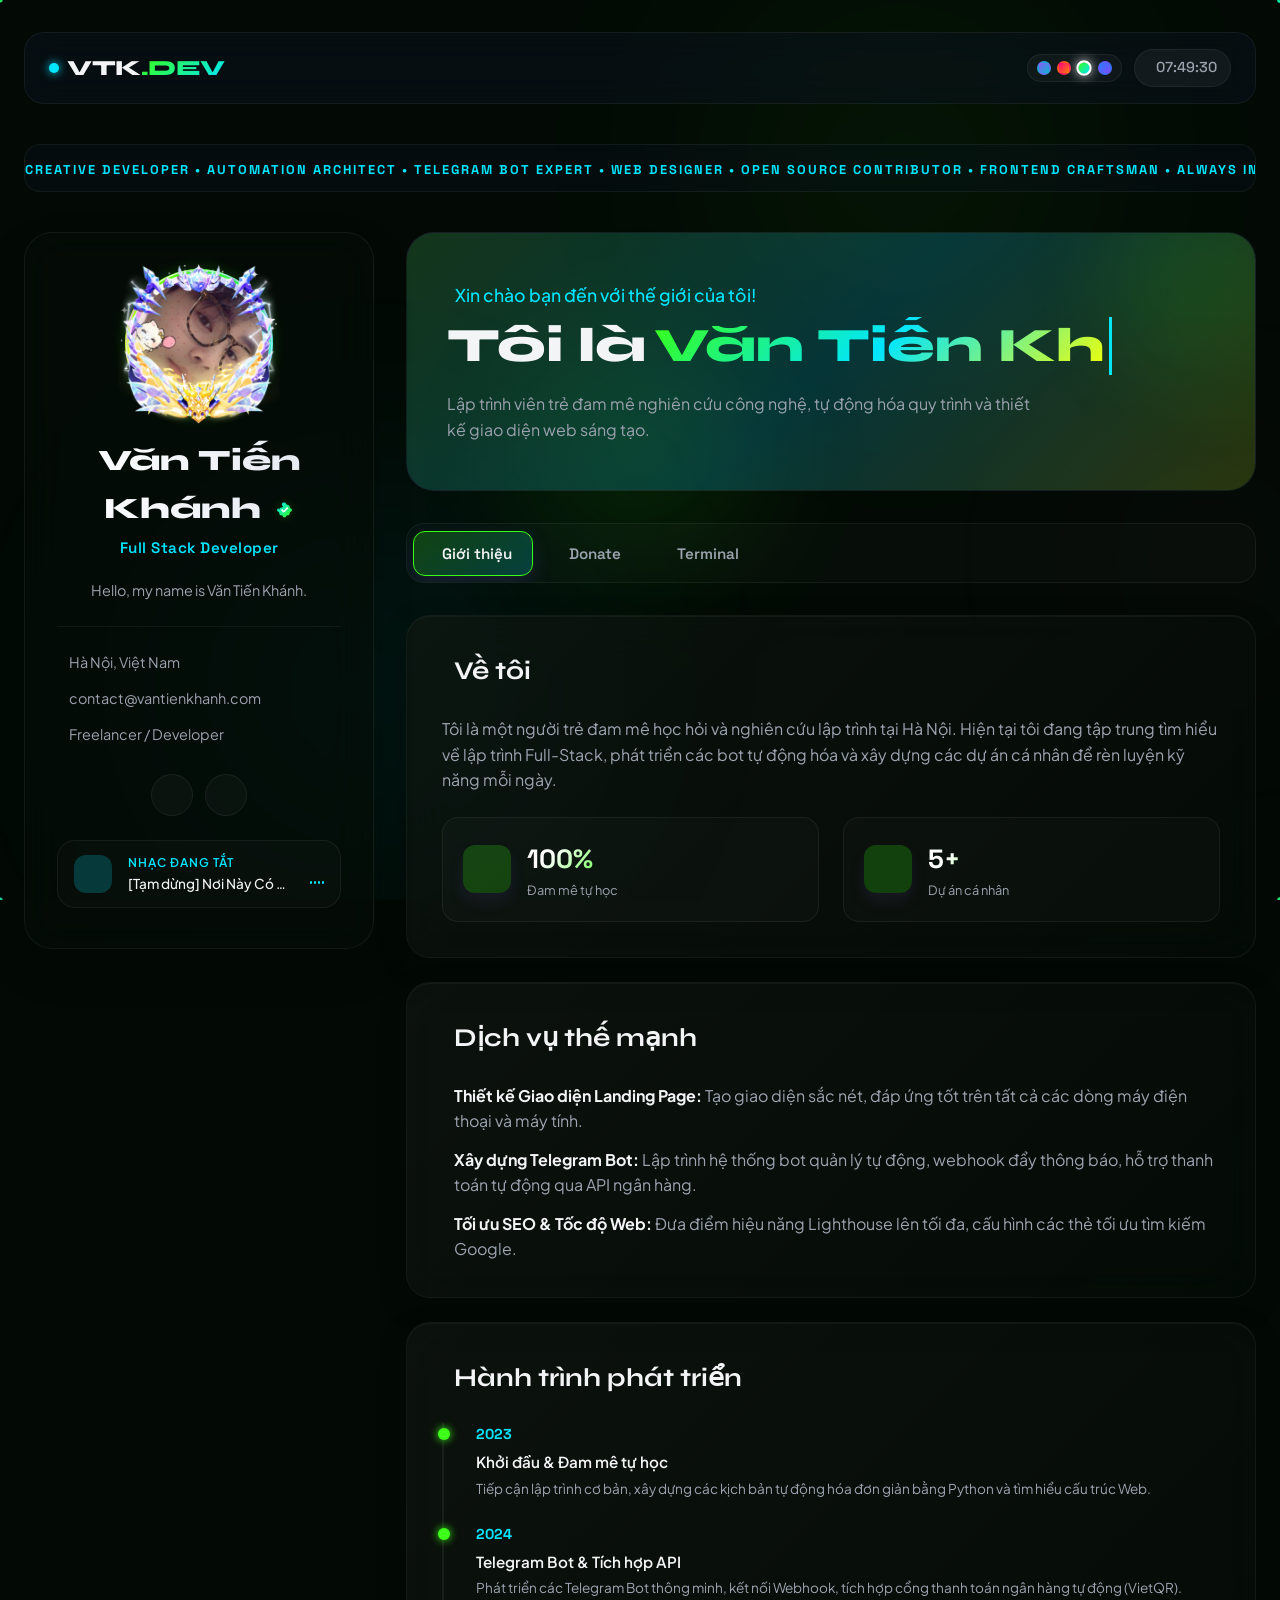
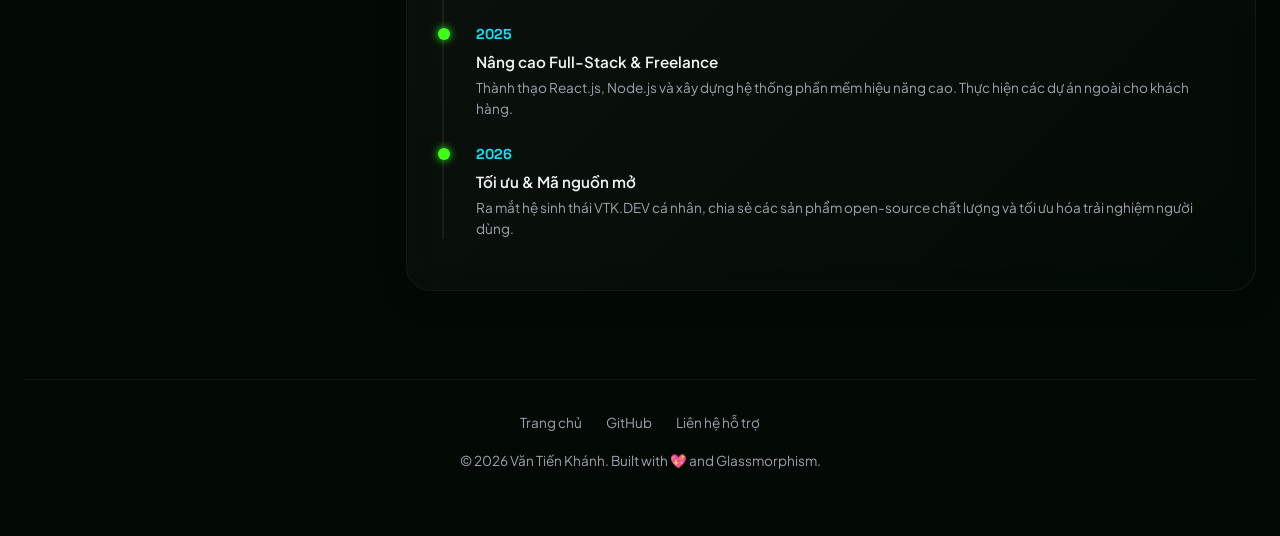
==== commit 323691f4: "Add files via upload" ====
--- a/index.html
+++ b/index.html
@@ -419,31 +419,33 @@
     }
 
     .verified-badge {
-      width: 22px;
-      height: 22px;
-      display: inline-block;
+      width: 19px;
+      height: 19px;
+      display: inline-flex;
+      align-items: center;
+      justify-content: center;
       vertical-align: middle;
-      margin-left: 0.25rem;
-      filter: drop-shadow(0 0 5px var(--secondary-glow));
-      animation: pulse-verified 2.5s infinite alternate ease-in-out;
+      margin-left: 0.35rem;
+      filter: drop-shadow(0 0 4px var(--primary-glow));
+      animation: pulse-verified 2s infinite ease-in-out;
       cursor: pointer;
-      transition: var(--transition);
+      transition: all 0.3s cubic-bezier(0.4, 0, 0.2, 1);
       -webkit-text-fill-color: initial;
     }
 
     .verified-badge:hover {
-      transform: scale(1.2) rotate(15deg);
-      filter: drop-shadow(0 0 12px var(--secondary));
+      transform: scale(1.15) rotate(8deg);
+      filter: drop-shadow(0 0 8px var(--primary));
     }
 
     @keyframes pulse-verified {
-      0% {
+      0%, 100% {
         transform: scale(1);
-        filter: drop-shadow(0 0 3px var(--secondary-glow));
-      }
-      100% {
-        transform: scale(1.08);
-        filter: drop-shadow(0 0 8px var(--secondary-glow));
+        filter: drop-shadow(0 0 3px var(--primary-glow));
+      }
+      50% {
+        transform: scale(1.05);
+        filter: drop-shadow(0 0 6px var(--primary-glow));
       }
     }
 
@@ -1700,12 +1702,12 @@
           <svg class="verified-badge" viewBox="0 0 24 24" fill="none" xmlns="http://www.w3.org/2000/svg" title="Tài khoản chính chủ">
             <defs>
               <linearGradient id="verified-gradient" x1="0%" y1="0%" x2="100%" y2="100%">
-                <stop offset="0%" stop-color="var(--secondary)" />
-                <stop offset="100%" stop-color="var(--primary)" />
+                <stop offset="0%" stop-color="#00c6ff" />
+                <stop offset="100%" stop-color="#0072ff" />
               </linearGradient>
             </defs>
             <path d="M12 2.05a2 2 0 0 1 1.73 1l.5.86a2 2 0 0 0 1.73 1l1 .17a2 2 0 0 1 1.45 1.45l.17 1a2 2 0 0 0 1 1.73l.86.5a2 2 0 0 1 0 3.46l-.86.5a2 2 0 0 0-1 1.73l-.17 1a2 2 0 0 1-1.45 1.45l-1 .17a2 2 0 0 0-1.73 1l-.5.86a2 2 0 0 1-3.46 0l-.5-.86a2 2 0 0 0-1.73-1l-1-.17a2 2 0 0 1-1.45-1.45l-.17-1a2 2 0 0 0-1-1.73l-.86-.5a2 2 0 0 1 0-3.46l.86-.5a2 2 0 0 0 1 1.73l.17-1a2 2 0 0 1 1.45-1.45l1-.17a2 2 0 0 0 1.73-1l.5-.86A2 2 0 0 1 12 2.05z" fill="url(#verified-gradient)" />
-            <path d="M9 11.5L11 13.5L15.5 9" stroke="#ffffff" stroke-width="2" stroke-linecap="round" stroke-linejoin="round" />
+            <path d="M9 11.5L11 13.5L15.5 9" stroke="#ffffff" stroke-width="2.5" stroke-linecap="round" stroke-linejoin="round" />
           </svg>
         </h1>
         <p class="profile-title">Full Stack Developer</p>
@@ -1863,30 +1865,6 @@
             </div>
           </div>
 
-          <!-- Guestbook Form & List -->
-          <div class="glass-card">
-            <h3 class="section-title"><i class="ri-chat-smile-line"></i> Lưu bút & Góp ý</h3>
-            <p style="margin-bottom: 1.25rem; color: var(--text-muted); font-size: 0.9rem;">
-              Hãy để lại lời chúc, góp ý hoặc một dòng nhắn gửi tại đây để lưu giữ kỷ niệm nhé!
-            </p>
-            <form id="guestbook-form" onsubmit="submitGuestbookMessage(event)" style="display: flex; flex-direction: column; gap: 0.75rem; margin-bottom: 1.5rem;">
-              <div style="display: grid; grid-template-columns: 1fr 120px; gap: 0.75rem;">
-                <input type="text" id="guestbook-name" placeholder="Tên của bạn..." required style="background: rgba(255,255,255,0.03); border: 1px solid var(--border-color); border-radius: 12px; padding: 0.6rem 0.8rem; color: white; outline: none; font-size: 0.9rem;">
-                <select id="guestbook-emoji" style="background: rgba(13, 20, 38, 0.8); border: 1px solid var(--border-color); border-radius: 12px; padding: 0.6rem 0.8rem; color: white; outline: none; font-size: 0.9rem;">
-                  <option value="💻">💻 Coder</option>
-                  <option value="🚀">🚀 Designer</option>
-                  <option value="🔥">🔥 Hacker</option>
-                  <option value="☕">☕ Coffee</option>
-                  <option value="✨">✨ Guest</option>
-                </select>
-              </div>
-              <textarea id="guestbook-msg" placeholder="Nhập lời nhắn của bạn..." required style="background: rgba(255,255,255,0.03); border: 1px solid var(--border-color); border-radius: 12px; padding: 0.6rem 0.8rem; color: white; outline: none; font-size: 0.9rem; resize: none; height: 80px;"></textarea>
-              <button type="submit" style="background: linear-gradient(135deg, var(--primary), var(--secondary)); border: none; color: white; font-weight: 600; padding: 0.6rem 1.2rem; border-radius: 10px; cursor: pointer; transition: var(--transition); font-size: 0.9rem; align-self: flex-end;">Gửi Lời Nhắn</button>
-            </form>
-            <div id="guestbook-messages-list" style="display: flex; flex-direction: column; gap: 0.8rem; max-height: 280px; overflow-y: auto; padding-right: 0.5rem;">
-              <!-- Loaded Dynamically -->
-            </div>
-          </div>
         </div>
 
         <!-- Tab 4: Donate -->
